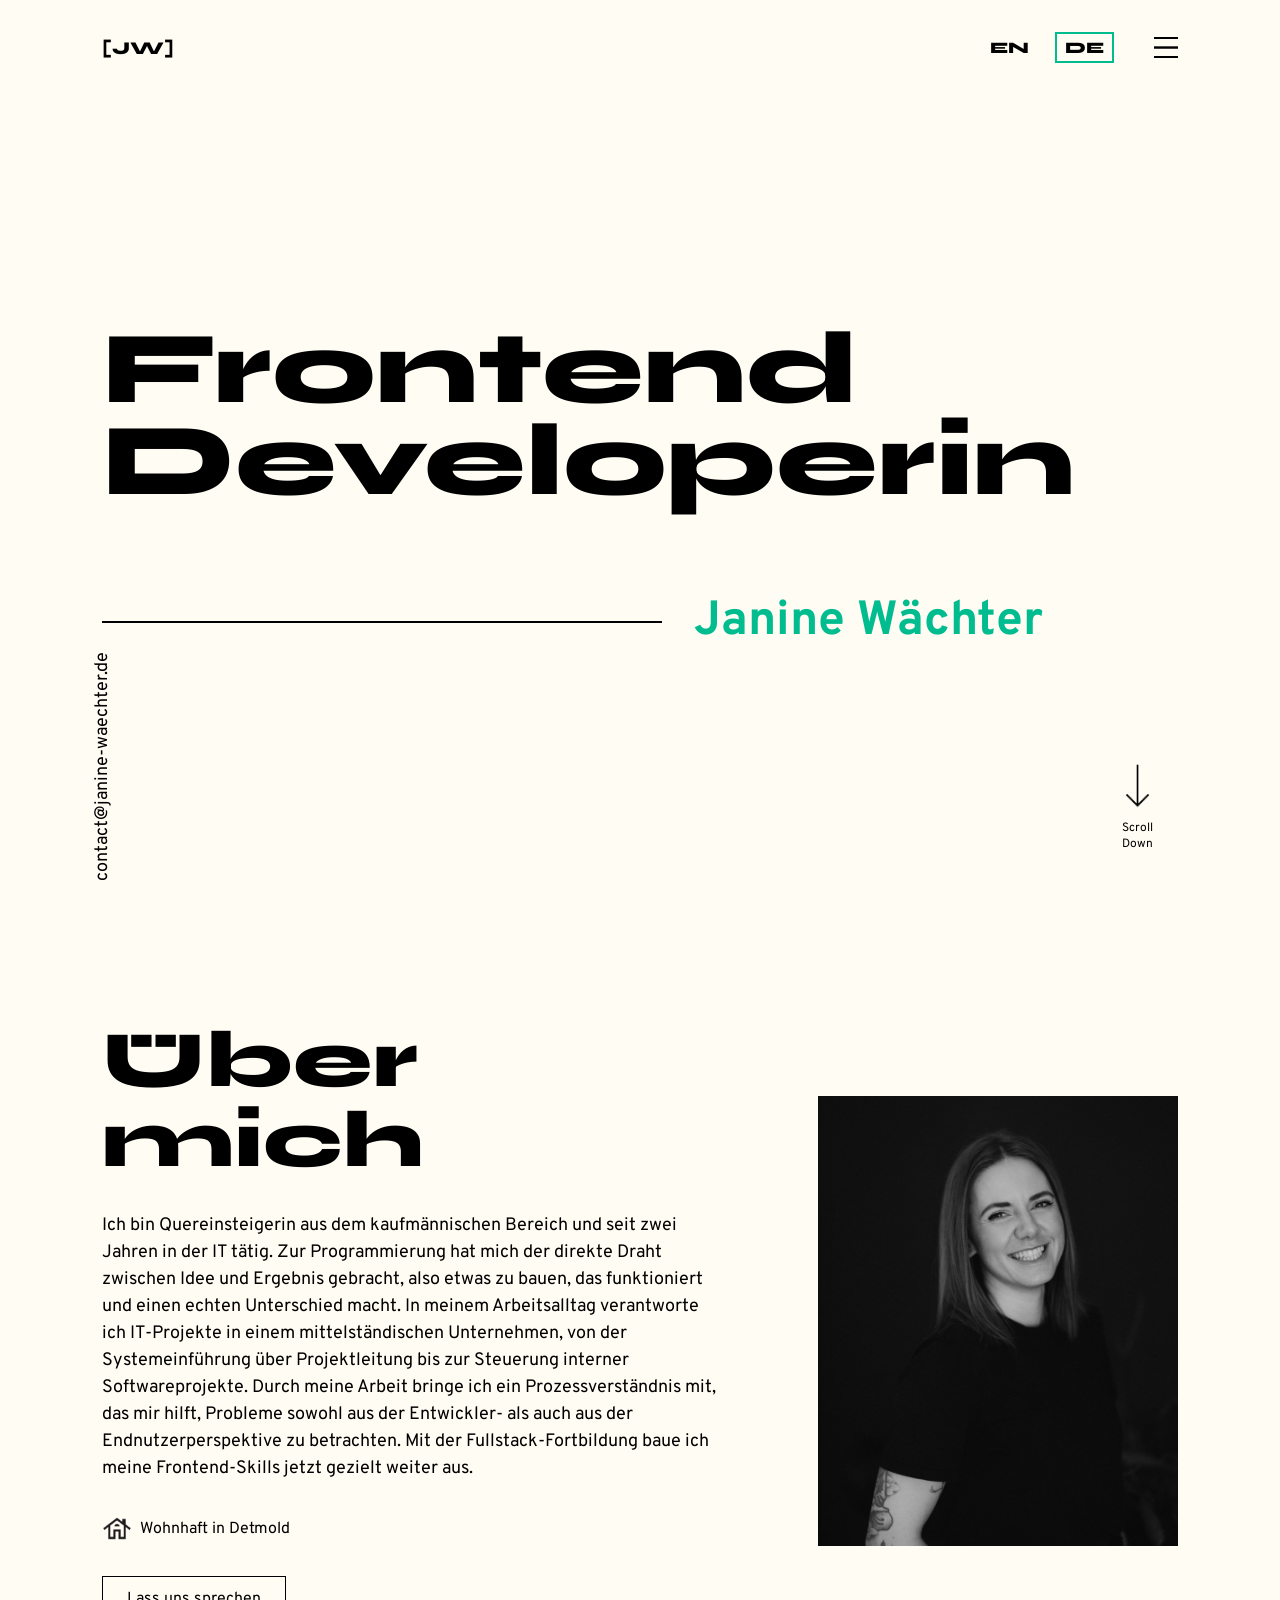
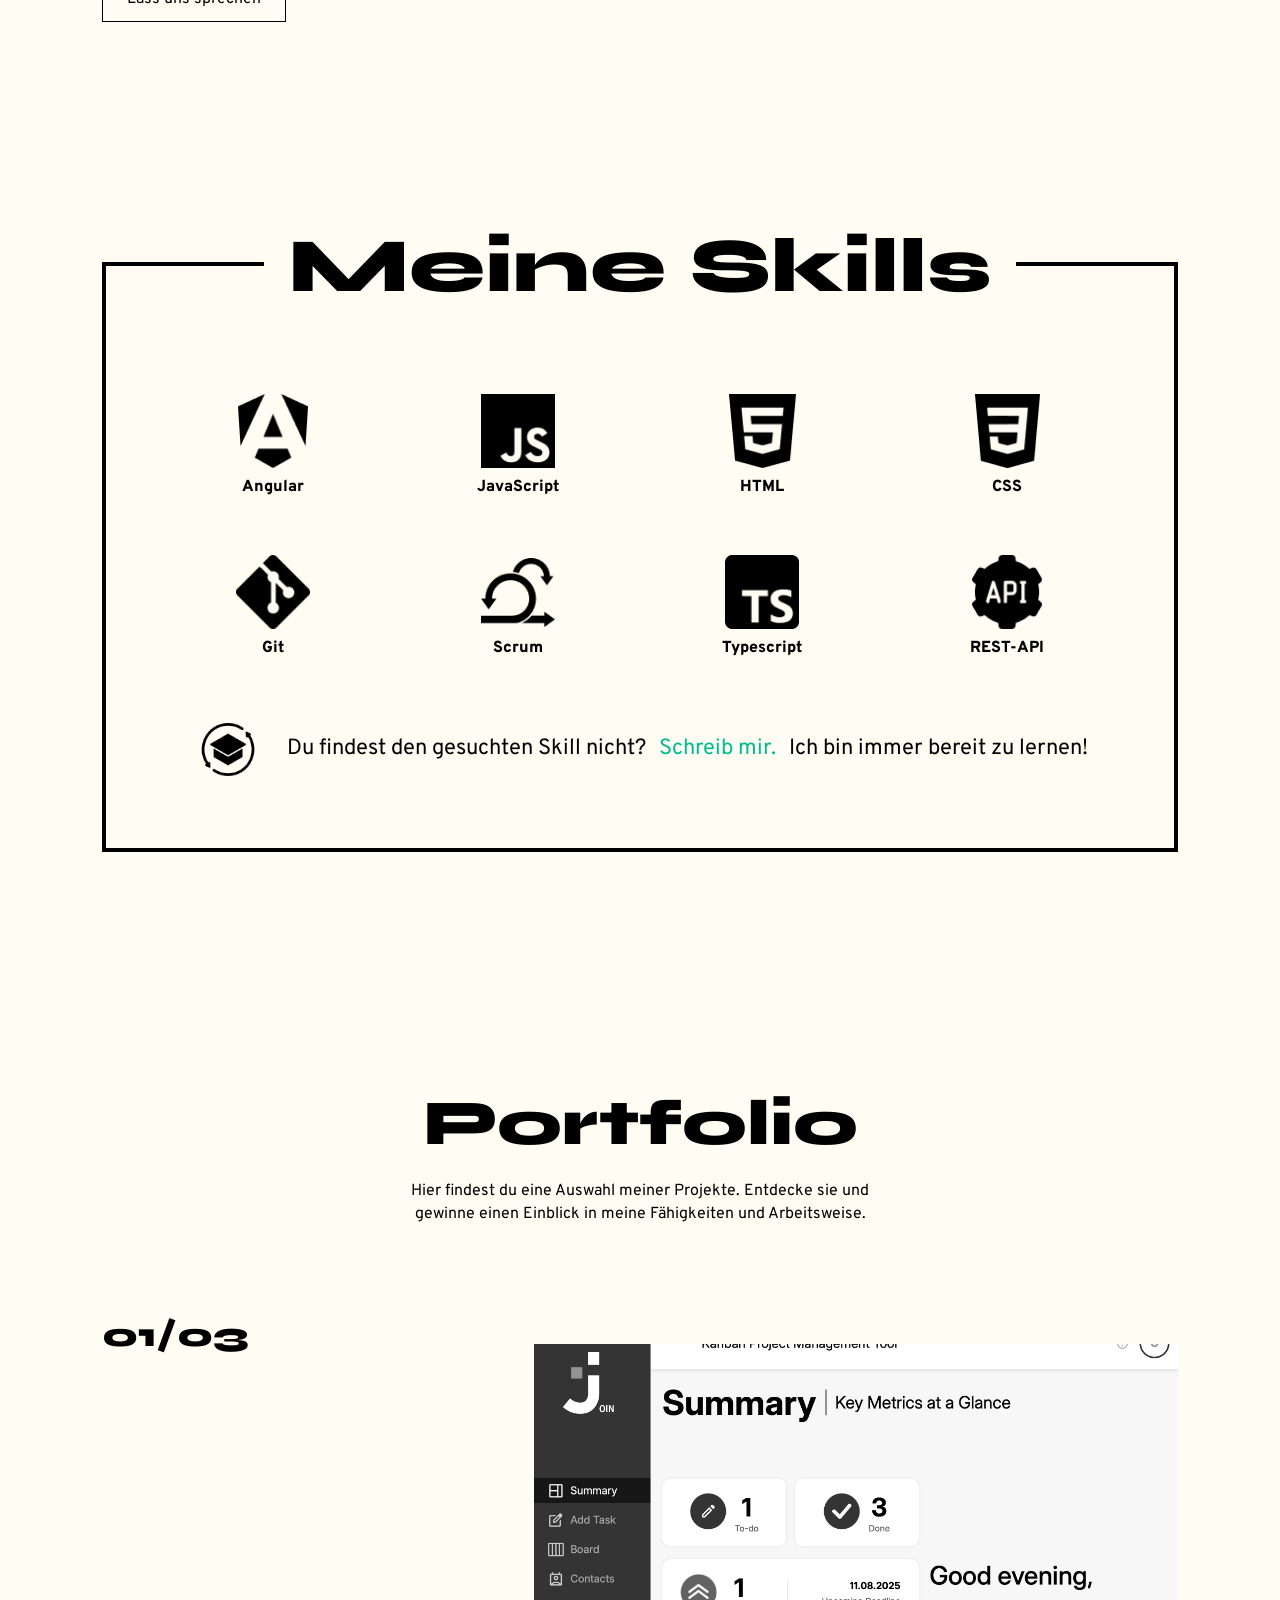
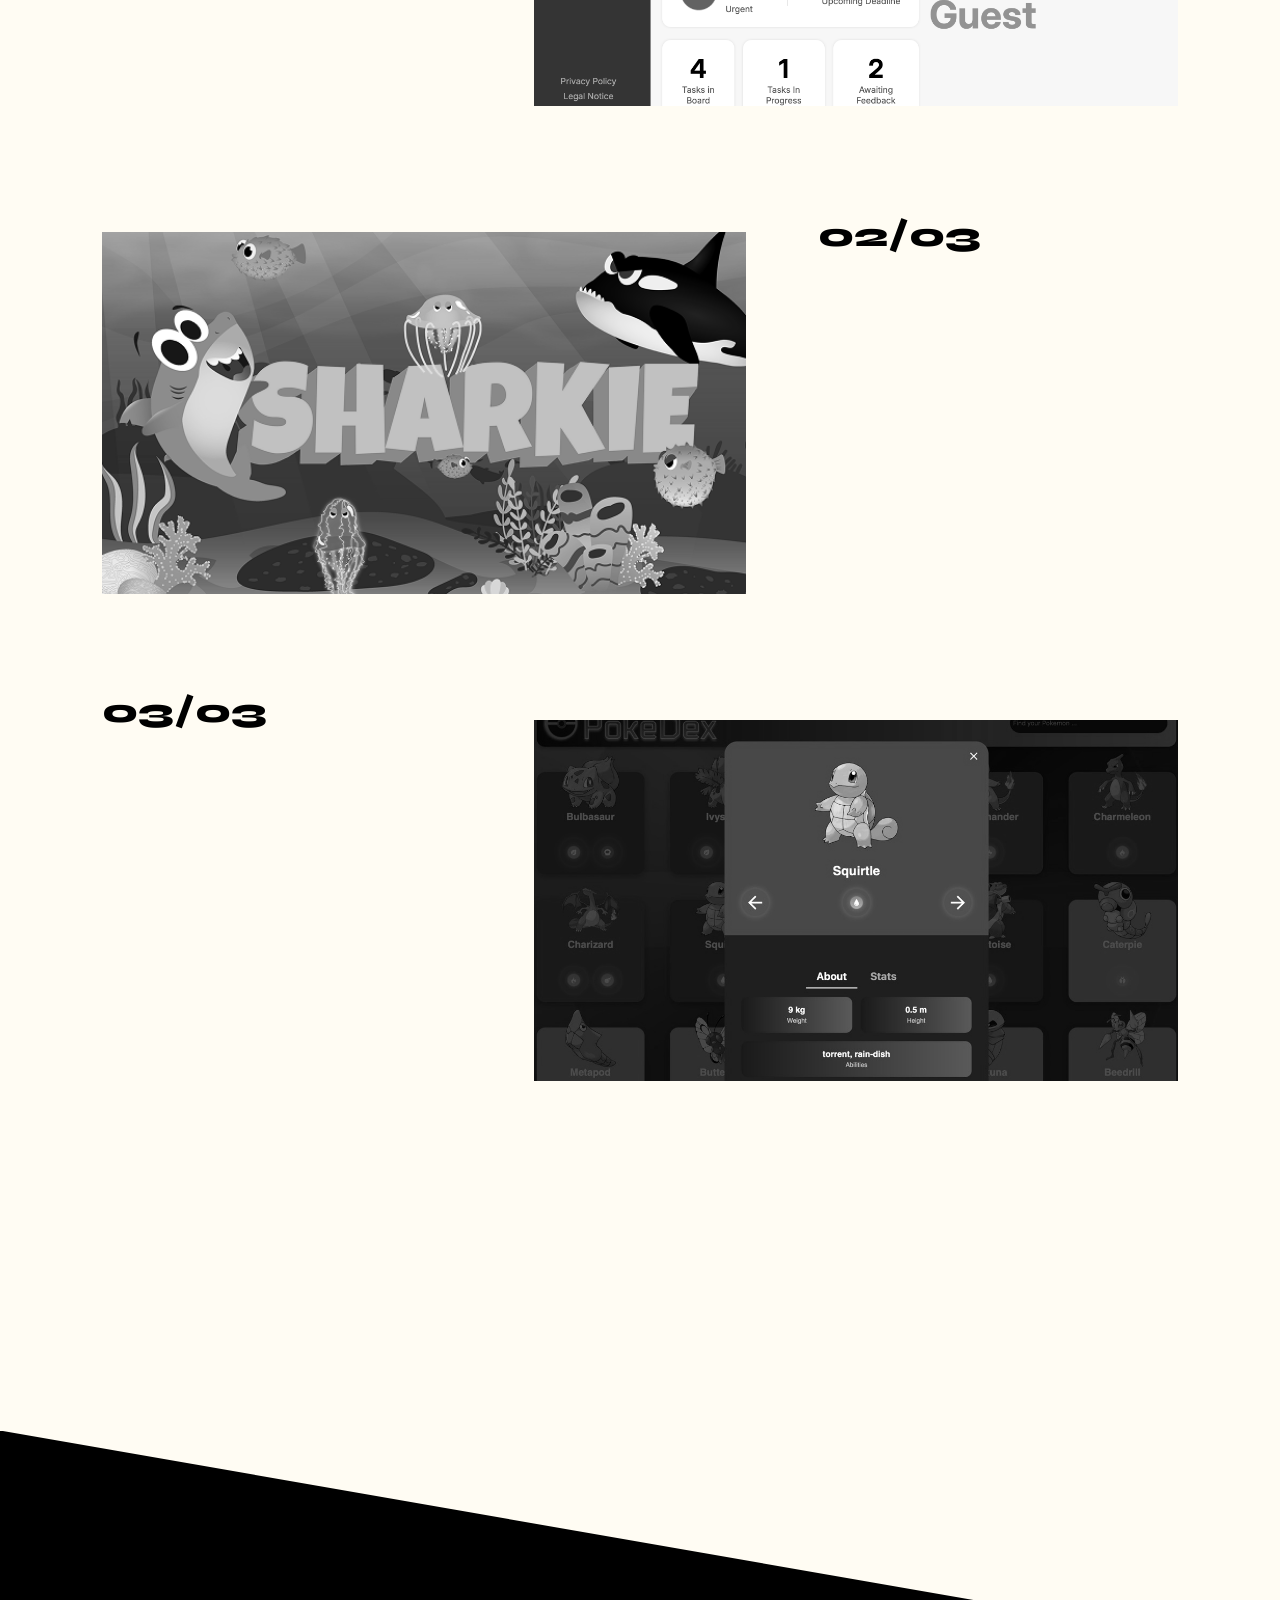
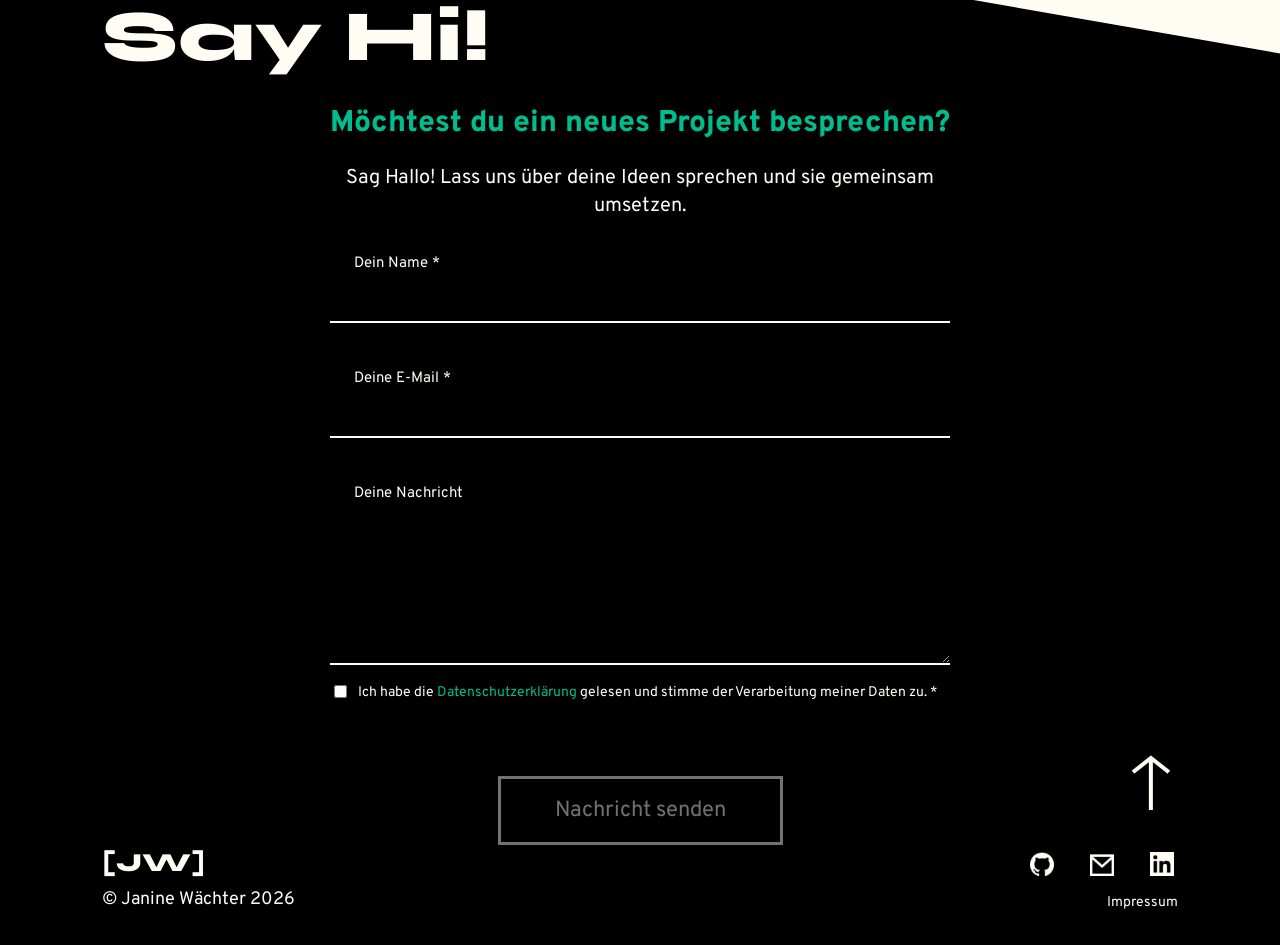
==== index.html @ 1f87aa81 "privacy policy checkbox" ====
<!DOCTYPE html>
<html lang="de">
  <head>
    <meta charset="UTF-8" />
    <meta name="viewport" content="width=device-width, initial-scale=1.0" />
    <title>Janine Wächter | Frontend Developerin</title>
    <link rel="stylesheet" href="./style/style.css"/>
    <link rel="icon" href="./assets/img/favicon.png" type="image/x-icon" />
  </head>

  <body>
    <header class="header-container">
        <a class="logo-link" href="#home">[JW]</a>
      
        <div class="header-right-container">
          <div class="header-language-container">
            <button class="header-language-button" type="button" data-language-button data-language="en">
              EN
            </button>
            <button class="header-language-button active-language" type="button" data-language-button data-language="de">
              DE
            </button>
          </div>
      
          <button class="burger-menu-button" type="button" onclick="openMenu()">
            <img
              class="burger-menu-icon"
              src="./assets/img/12. burger menu S3.png"
              alt="Menü öffnen"
            />
          </button>
        </div>
      </header>

      <div class="menu-overlay" id="menuOverlay">
        <div class="menu-header-container">
          <a class="logo-link" href="#home" onclick="closeMenu()">[JW]</a>
      
          <div class="menu-header-right-container">
            <div class="menu-language-container">
              <button class="menu-language-button" type="button" data-language-button data-language="en">
                EN
              </button>
              <button class="menu-language-button active-language" type="button" data-language-button data-language="de">
                DE
              </button>
            </div>
      
            <button class="close-menu-button" type="button" onclick="closeMenu()">×</button>
          </div>
        </div>
      
        <nav class="menu-links-container">
          <a class="menu-big-link" href="#about-me" onclick="closeMenu()" data-i18n="menuAbout">
            Über mich
          </a>
          
          <a class="menu-big-link" href="#skills" onclick="closeMenu()" data-i18n="menuSkills">
            Meine Skills
          </a>
          
          <a class="menu-big-link" href="#portfolio" onclick="closeMenu()" data-i18n="menuPortfolio">
            Portfolio
          </a>
        </nav>
      
        <div class="menu-contact-section">
          <div class="menu-contact-text-container">
            <h2 class="menu-contact-title">Say Hi!</h2>
            <a class="menu-email-link" href="mailto:contact@janine-waechter.de">
              contact@janine-waechter.de
            </a>
          </div>
      
          <div class="menu-social-links-container">
            <a class="menu-social-link" href="https://github.com/janinewchtr" aria-label="GitHub" target="_blank"
            rel="noreferrer">
              <img class="menu-social-icon" src="./assets/img/github.png" alt="github-picture"/>
            </a>
            <a class="menu-social-link" href="mailto:contact@janine-waechter.de" aria-label="E-Mail">
              <img class="menu-social-icon" src="./assets/img/5. Email button s3.png" alt="Mail"/>
            </a>
            <a class="menu-social-link" href="https://www.linkedin.com/in/janine-wächter-b10b35243/" aria-label="LinkedIn" target="_blank"
            rel="noreferrer">
              <img class="menu-social-icon" src="./assets/img/6. Linkedin button s3.png" alt="Linkedin"/>
            </a>
          </div>
        </div>
      </div>

    <main id="home">
      <section class="hero-section" id="hero">
        <div class="hero-text-container">
          <h1 class="hero-main-title" data-i18n-html="heroTitle">
            Frontend<br />
            Developerin
          </h1>

          <div class="hero-line-and-name-container">
            <div class="hero-title-line"></div>
            <p class="hero-name-text">Janine Wächter</p>
          </div>
        </div>

        <a class="side-email-link" href="mailto:contact@janine-waechter.de">
          contact@janine-waechter.de
        </a>

        <a class="scroll-down-link" href="#about-me">
            <img class="scroll-down-arrow-image" src="./assets/img/15. arrow.png" alt="Pfeil nach unten"/>
            <span class="scroll-text">Scroll<br />Down</span>
          </a>
      </section>

      <section class="about-me-section" id="about-me">
        <div class="about-me-text-container">
          <h2 class="section-title" data-i18n="aboutTitle">Über mich</h2>

          <p class="normal-text" data-i18n="aboutText">
            Ich bin Quereinsteigerin aus dem kaufmännischen Bereich und seit zwei Jahren in der IT tätig. 
            Zur Programmierung hat mich der direkte Draht zwischen Idee und Ergebnis gebracht, also etwas zu bauen, 
            das funktioniert und einen echten Unterschied macht. In meinem Arbeitsalltag verantworte ich IT-Projekte in einem 
            mittelständischen Unternehmen, von der Systemeinführung über Projektleitung bis zur Steuerung interner Softwareprojekte. 
            Durch meine Arbeit bringe ich ein Prozessverständnis mit, das mir hilft, Probleme sowohl aus der Entwickler- als auch aus der Endnutzerperspektive zu betrachten.
            Mit der Fullstack-Fortbildung baue ich meine Frontend-Skills jetzt gezielt weiter aus.
          </p>

          <div class="short-info-container">
            <div class="short-info-line">
              <img class="short-info-icon" src="./assets/img/house.png" alt="Haus-icon"/>
              <p class="short-info-text" data-i18n="aboutLocation">Wohnhaft in Detmold</p>
            </div>
          </div>

          <a class="small-button" href="#contact" data-i18n="aboutButton">Lass uns sprechen</a>
        </div>

        <div class="portrait-image-container">
          <img
            class="portrait-image"
            src="./assets/img/1C9A1711_resized.jpg"
            alt="Portrait von Janine Wächter"
          />
        </div>
      </section>

      <section class="skills-section" id="skills">
      
        <div class="skills-box">
          <h2 class="skills-title" data-i18n="skillsTitle">Meine Skills</h2>
      
          <div class="skills-icons-container">
            <div class="single-skill-container">
              <img class="skill-icon" src="./assets/img/angular1.png" alt="" />
              <p class="skill-name">Angular</p>
            </div>
      
            <div class="single-skill-container">
              <img class="skill-icon" src="./assets/img/javascript1.png" alt="" />
              <p class="skill-name">JavaScript</p>
            </div>
      
            <div class="single-skill-container">
              <img class="skill-icon" src="./assets/img/html1.png" alt="" />
              <p class="skill-name">HTML</p>
            </div>
      
            <div class="single-skill-container">
              <img class="skill-icon" src="./assets/img/css1.png" alt="" />
              <p class="skill-name">CSS</p>
            </div>
      
            <div class="single-skill-container">
              <img class="skill-icon" src="./assets/img/git1.png" alt="" />
              <p class="skill-name">Git</p>
            </div>

            <div class="single-skill-container">
                <img class="skill-icon" src="./assets/img/scrum1.png" alt="" />
                <p class="skill-name">Scrum</p>
              </div>

            <div class="single-skill-container">
               <img class="skill-icon" src="./assets/img/typescript 1.png" alt="" />
               <p class="skill-name">Typescript</p>
             </div>
      
            <div class="single-skill-container">
              <img class="skill-icon" src="./assets/img/api1.png" alt="" />
              <p class="skill-name">REST-API</p>
            </div>
          </div>
      
          <div class="skills-contact-container">
            <img class="skills-learn-icon" src="./assets/img/learn.png" alt="" />
      
            <p class="skills-contact-text" data-i18n-html="skillsContactText">
              Du findest den gesuchten Skill nicht?
              <a class="skills-contact-link" href="#contact">Schreib mir.</a>
              Ich bin immer bereit zu lernen!
            </p>
          </div>
        </div>
      </section>
    </main>

    <section class="portfolio-section" id="portfolio">
      <div class="portfolio-headline-container">
        <h2 class="portfolio-title" data-i18n="portfolioTitle">Portfolio</h2>
        <p class="portfolio-intro-text" data-i18n="portfolioIntro">
          Hier findest du eine Auswahl meiner Projekte. Entdecke sie und gewinne einen Einblick in meine Fähigkeiten und Arbeitsweise.
        </p>
      </div>
    
      <article class="portfolio-project-card">
        <div class="portfolio-project-info-container">
          <p class="portfolio-project-number">01/03</p>
      
          <div class="portfolio-project-hover-info">
            <h3 class="portfolio-project-title">Join</h3>
            <p class="portfolio-project-tech">JavaScript | HTML | CSS</p>
            <p class="portfolio-project-description" data-i18n="joinDescription">
              Ein Kanban-Projektmanagement-Tool zum Erstellen, Verwalten und Organisieren von Aufgaben.
            </p>
      
            <div class="portfolio-project-links">
              <a class="portfolio-project-button" href="https://join.janine-waechter.de" target="_blank">Live-Test</a>
              <a class="portfolio-project-button" href="https://github.com/janinewchtr/Join" target="_blank">GitHub</a>
            </div>
          </div>
        </div>
      
        <div class="portfolio-image-wrapper" target="_blank">
          <img
            class="portfolio-project-image"
            src="./assets/img/join.png"
            alt="Screenshot vom Projekt Join"
          />
          <img
          class="portfolio-hover-arrow"
          src="./assets/img/arrowup.png"
          alt=""
        />
        </div>
      </article>
    
      <article class="portfolio-project-card portfolio-project-card-right">
        <div class="portfolio-project-info-container">
          <p class="portfolio-project-number">02/03</p>
      
          <div class="portfolio-project-hover-info">
            <h3 class="portfolio-project-title">Sharkie</h3>
            <p class="portfolio-project-tech">JavaScript | HTML | CSS</p>
            <p class="portfolio-project-description" data-i18n="sharkieDescription">
              Ein Jump-and-Run-Spiel, bei dem Sharkie Münzen sammelt und gegen Gegner kämpft.
            </p>
      
            <div class="portfolio-project-links">
              <a class="portfolio-project-button" href="https://sharkie.janine-waechter.de" target="_blank">Live-Test</a>
              <a class="portfolio-project-button" href="https://github.com/janinewchtr/sharkie" target="_blank">GitHub</a>
            </div>
          </div>
        </div>
      
        <div class="portfolio-image-wrapper" target="_blank">
          <img
            class="portfolio-project-image"
            src="./assets/img/sharkie.jpg"
            alt="Screenshot vom Projekt Sharkie"
          />
          <img
          class="portfolio-hover-arrow"
          src="./assets/img/arrowup.png"
          alt=""
        />
        </div>
      </article>
      
      <article class="portfolio-project-card">
        <div class="portfolio-project-info-container">
          <p class="portfolio-project-number">03/03</p>
      
          <div class="portfolio-project-hover-info">
            <h3 class="portfolio-project-title">Pokedex</h3>
            <p class="portfolio-project-tech">JavaScript | API | HTML | CSS</p>
            <p class="portfolio-project-description" data-i18n="pokedexDescription">
              Eine Pokémon-App mit API-Anbindung, Suchfunktion und Detailansicht einzelner Pokémon.
            </p>
      
            <div class="portfolio-project-links">
              <a class="portfolio-project-button" href="https://pokedex.janine-waechter.de" target="_blank">Live-Test</a>
              <a class="portfolio-project-button" href="https://github.com/janinewchtr/PokeDex" target="_blank">GitHub</a>
            </div>
          </div>
        </div>
      
        <div class="portfolio-image-wrapper" target="_blank">
          <img
            class="portfolio-project-image"
            src="./assets/img/pokedex.jpg"
            alt="Screenshot vom Projekt Pokedex"
          />
          <img
          class="portfolio-hover-arrow"
          src="./assets/img/arrowup.png"
          alt=""
        />
        </div>
      </article>
    </section>

    <section class="contact-section" id="contact">
      <img
        class="contact-arrow-top"
        src="./assets/img/7. arrow-up.png"
        alt=""
      />
    
      <div class="contact-content-container">
        <h2 class="contact-main-title">Say Hi!</h2>
    
        <div class="contact-form-container">
          <h3 class="contact-question-title" data-i18n="contactQuestion">
            Möchtest du ein neues Projekt besprechen?
          </h3>
    
          <p class="contact-intro-text" data-i18n="contactIntro">
            Sag Hallo! Lass uns über deine Ideen sprechen und sie gemeinsam umsetzen.
          </p>
    
          <form class="contact-form" id="contactForm">
            <label class="contact-label" for="contact-name" data-i18n="contactName">Dein Name *</label>
            <input
              class="contact-input"
              id="contact-name"
              name="name"
              type="text"
              autocomplete="name"
              required
            />
            <p class="contact-error-text" id="nameError"></p>
          
            <label class="contact-label" for="contact-email" data-i18n="contactEmail">Deine E-Mail *</label>
            <input
              class="contact-input"
              id="contact-email"
              name="email"
              type="email"
              autocomplete="email"
              required
            />
            <p class="contact-error-text" id="emailError"></p>
          
            <label class="contact-label" for="contact-message" data-i18n="contactMessage">Deine Nachricht</label>
            <textarea
              class="contact-input contact-textarea"
              id="contact-message"
              name="message"
            ></textarea>
          
            <label class="contact-privacy-container" for="contact-privacy">
              <input
              class="contact-checkbox"
              id="contact-privacy"
              name="privacy"
              type="checkbox"
            />
              <span data-i18n-html="contactPrivacy">
                Ich habe die
                <a class="contact-privacy-link" href="./datenschutz.html">Datenschutzerklärung</a>
                gelesen und stimme der Verarbeitung meiner Daten zu. *
              </span>
            </label>
            <p class="contact-error-text" id="privacyError"></p>
          
            <button class="contact-submit-button contact-submit-button-is-disabled" id="contactSubmitButton" type="submit" data-i18n="contactButton">
              Nachricht senden
            </button>
          
            <p class="contact-status-text" id="contactStatusText"></p>
          </form>
        </div>
    
        <a class="contact-scroll-top-link" href="#home" aria-label="Nach oben scrollen">
          <img
            class="contact-scroll-top-icon"
            src="./assets/img/7. arrow-up.png"
            alt="pfeil-oben"
          />
        </a>
    
        <footer class="contact-footer-container">
          <div class="contact-footer-left">
            <a class="contact-footer-email" href="mailto:contact@janine-waechter.de">
              contact@janine-waechter.de
            </a>
            <a class="contact-logo-link" href="#home">[JW]</a>
            <p class="contact-copyright-text">© Janine Wächter 2026</p>
          </div>
    
          <div class="contact-footer-right">
            <div class="contact-social-links-container">
              <a class="contact-social-link" href="https://github.com/janinewchtr" aria-label="GitHub" target="_blank"
              rel="noreferrer">
                <img class="contact-social-icon" src="./assets/img/github.png" alt="" />
              </a>
    
              <a
                class="contact-social-link"
                href="mailto:contact@janine-waechter.de"
                aria-label="E-Mail"
              >
                <img class="contact-social-icon" src="./assets/img/5. Email button s3.png" alt="" />
              </a>
    
              <a class="contact-social-link" href="https://linkedin.com/in/janine-wächter-b10b35243" aria-label="LinkedIn" target="_blank"
              rel="noreferrer">
                <img
                  class="contact-social-icon"
                  src="./assets/img/6. Linkedin button s3.png"
                  alt=""
                />
              </a>
            </div>
    
            <a class="contact-legal-link" href="./impressum.html" data-i18n="legalNotice">
              Impressum
            </a>
          </div>
        </footer>
      </div>
    </section>
    <script src="script.js"></script>
  </body>
</html>
---- style/style.css ----
/* ==================================================
   1. Fonts
================================================== */

@font-face {
  font-family: "Syne";
  src: url("../assets/font/Syne-VariableFont_wght.ttf") format("truetype");
}

@font-face {
  font-family: "Overpass";
  src: url("../assets/font/Overpass-VariableFont_wght.ttf") format("truetype");
}

/* ==================================================
   2. Variables
================================================== */

:root {
  --color-cream-background: #fffcf3;
  --color-black: #000000;
  --color-green: #00bc8f;
  --color-gray: #666666;
}

/* ==================================================
   3. Base
================================================== */

* {
  box-sizing: border-box;
}

html {
  scroll-behavior: smooth;
}

body {
  margin: 0;
  background-color: var(--color-cream-background);
  color: var(--color-black);
  font-family: "Overpass", Arial, sans-serif;
}

a {
  color: inherit;
  text-decoration: none;
}

img {
  display: block;
  max-width: 100%;
}

button,
a {
  color: inherit;
  -webkit-tap-highlight-color: transparent;
}

/* ==================================================
   4. Header
================================================== */

.header-container {
  align-items: center;
  display: flex;
  justify-content: space-between;
  left: 0;
  padding: 32px 8%;
  top: 0;
  width: 100%;
  z-index: 20;
  position: fixed;
}

.logo-link {
  font-family: "Syne", Arial, sans-serif;
  font-size: 18px;
  font-weight: 800;
}

.header-right-container {
  align-items: center;
  display: flex;
  gap: 40px;
}

.header-language-container {
  align-items: center;
  display: flex;
  gap: 18px;
}

.header-language-button {
  background-color: transparent;
  border: 0;
  cursor: pointer;
  font-family: "Syne", Arial, sans-serif;
  font-size: 16px;
  font-weight: 800;
  padding: 4px 8px;
}

.active-language {
  border: 2px solid var(--color-green);
}

.burger-menu-button {
  background-color: transparent;
  border: 0;
  cursor: pointer;
  padding: 0;
}

.burger-menu-icon {
  height: 24px;
  object-fit: contain;
  width: 24px;
}

.header-language-button,
.menu-language-button,
.close-menu-button {
  appearance: none;
  -webkit-appearance: none;
  background-color: transparent;
  color: var(--color-black);
}

/* ==================================================
   5. Menu Overlay
================================================== */

.menu-overlay {
  background-color: var(--color-cream-background);
  height: 100vh;
  left: 0;
  opacity: 0;
  overflow: hidden;
  pointer-events: none;
  position: fixed;
  top: 0;
  transform: translateY(100%);
  transition: transform 360ms ease, opacity 360ms ease;
  width: 100%;
  z-index: 100;
}

.menu-overlay.menu-is-open {
  opacity: 1;
  pointer-events: auto;
  transform: translateY(0);
  height: 100%;
}

.menu-top-container,
.menu-header-container {
  align-items: center;
  display: flex;
  justify-content: space-between;
  padding: 42px 8% 20px;
  width: 100%;
}

.menu-top-right-container,
.menu-header-right-container {
  align-items: center;
  display: flex;
  gap: 48px;
}

.language-switch-container,
.menu-language-container {
  align-items: center;
  display: flex;
  gap: 28px;
}


.menu-language-button {
  background-color: transparent;
  border: 0;
  cursor: pointer;
  font-family: "Syne", Arial, sans-serif;
  font-size: 24px;
  font-weight: 800;
  padding: 4px 10px;
}

.active-language {
  border: 2px solid var(--color-green);
}

.close-menu-button {
  background-color: transparent;
  border: 0;
  cursor: pointer;
  font-family: Arial, sans-serif;
  font-size: 76px;
  line-height: 0.8;
}

.menu-links-container {
  display: flex;
  flex-direction: column;
  gap: 34px;
  margin: 80px auto 0;
  max-width: 760px;
  padding: 0 8% 240px;
  width: 100%;
}

.menu-big-link {
  align-items: center;
  display: flex;
  font-family: "Syne", Arial, sans-serif;
  font-size: 48px;
  font-weight: 800;
  gap: 38px;
  line-height: 0.95;
}

.menu-big-link::before {
  border-bottom: 4px solid var(--color-black);
  border-left: 4px solid var(--color-black);
  content: "";
  flex-shrink: 0;
  height: 58px;
  width: 46px;
}

.menu-contact-section {
  align-items: flex-end;
  background-color: var(--color-black);
  bottom: 0;
  clip-path: polygon(0 0, 100% 38%, 100% 100%, 0 100%);
  color: var(--color-cream-background);
  display: flex;
  justify-content: space-between;
  left: 0;
  min-height: 220px;
  padding: 74px 8% 36px;
  position: absolute;
  width: 100%;
}

.menu-contact-title {
  color: var(--color-cream-background);
  font-family: "Syne", Arial, sans-serif;
  font-size: 50px;
  font-weight: 800;
  line-height: 1;
  margin: 0 0 16px;
}

.menu-email-link {
  color: var(--color-cream-background);
  font-size: 26px;
}

.menu-social-links-container {
  display: flex;
  gap: 34px;
}

.menu-social-link {
  display: block;
  height: 48px;
  width: 48px;
}

.menu-social-icon {
  height: 60%;
  object-fit: contain;
  width: 60%;
  transition: transform 160ms ease;
}

.menu-social-icon:hover {
  transform: translateY(-8px);
}

/* ==================================================
   6. Hero
================================================== */

.hero-section {
  align-items: center;
  display: flex;
  justify-content: center;
  overflow: hidden;
  min-height: 100vh;
  min-height: 100dvh;
  padding: 110px 8% 120px;
  position: relative;
}


.side-email-link {
  bottom: 8px;
  left: 8%;
  position: absolute;
  right: auto;
  top: auto;
  font-size: 18px;
  font-weight: 400;
  writing-mode: initial;
  transform: rotate(-90deg);
  transform-origin: left center;
  z-index: 2;
}

.hero-text-container {
  width: min(100%, 1120px);
  margin: 0 auto;
}

.hero-bottom-container {
  align-items: flex-end;
  bottom: 48px;
  display: flex;
  justify-content: space-between;
  left: 8%;
  position: absolute;
  right: 8%;
}

.hero-main-title {
  font-family: "Syne", Arial, sans-serif;
  font-size: clamp(24px, 8vw, 110px);
  font-weight: 800;
  line-height: 0.9;
  max-width: 100%;
}

.hero-line-and-name-container {
  align-items: center;
  display: flex;
  gap: 32px;
  margin-top: 20px;
  width: 100%;
}

.hero-title-line {
  background-color: var(--color-black);
  height: 2px;
  width: 52%;
}

.hero-name-text {
  color: var(--color-green);
  font-size: 48px;
  font-weight: 700;
  margin: 0;
}

.scroll-down-link {
  align-items: center;
  bottom: 48px;
  display: flex;
  flex-direction: column;
  gap: 10px;
  position: absolute;
  right: 8%;
}

.scroll-down-arrow-image {
  height: 80px;
  object-fit: contain;
  width: 80px;
  animation: scroll-arrow-fly-down 1.6s ease-in-out infinite;
}

@keyframes scroll-arrow-fly-down {
  0% {
    opacity: 0;
    transform: translateY(-18px);
  }

  25% {
    opacity: 1;
  }

  65% {
    opacity: 1;
    transform: translateY(10px);
  }

  100% {
    opacity: 0;
    transform: translateY(24px);
  }
}

.scroll-text {
  font-size: 12px;
  text-align: center;
}

/* ==================================================
   7. About Me
================================================== */

.about-me-section {
  align-items: center;
  display: grid;
  gap: 72px;
  grid-template-columns: 1fr 360px;
  padding: 120px 8%;
}

.section-title {
  font-family: "Syne", Arial, sans-serif;
  font-size: 80px;
  font-weight: 800;
  line-height: 1;
  margin: 0;
}
.section-title,
.skills-title,
.portfolio-title {
  transition: color 160ms ease;
  cursor:default;
}

.section-title:hover,
.skills-title:hover,
.portfolio-title:hover {
  color: var(--color-green);
}

.normal-text {
  font-size: 18px;
  line-height: 1.5;
  margin: 32px 0;
  max-width: 620px;
}

.short-info-container {
  margin-bottom: 32px;
}

.short-info-line {
  align-items: center;
  display: flex;
  gap: 8px;
}

.short-info-icon {
  object-fit: contain;
  width: 30px;
}

.short-info-text {
  margin: 0;
}

.small-button {
  border: 1px solid var(--color-black);
  display: inline-block;
  font-weight: 400;
  padding: 12px 24px;
  transition: border-width 120ms ease, font-weight 120ms ease, transform 120ms ease;
}

.small-button:hover {
  border-width: 3px;
  font-weight: 800;
  transform: scale(1.04);
}

.portrait-image-container {
  width: 100%;
}

.portrait-image {
  aspect-ratio: 4 / 5;
  object-fit: cover;
  width: 100%;
}

/* ==================================================
   8. Skills
================================================== */

.skills-section {
  padding: 120px 8%;
  position: relative;
}

.skills-box {
  border: 4px solid var(--color-black);
  padding: 72px 80px 64px;
  position: relative;
}

.skills-title {
  background-color: var(--color-cream-background);
  font-family: "Syne", Arial, sans-serif;
  font-size: clamp(44px, 6vw, 84px);
  font-weight: 800;
  left: 50%;
  line-height: 1;
  margin: 0;
  padding: 0 24px;
  position: absolute;
  top: 0;
  transform: translate(-50%, -50%);
  white-space: nowrap;
}

.skills-icons-container {
  display: grid;
  gap: 58px 72px;
  grid-template-columns: repeat(4, 1fr);
  margin-top: 56px;
}

.single-skill-container {
  align-items: center;
  display: flex;
  flex-direction: column;
  gap: 10px;
  text-align: center;
}

.skill-icon {
  height: 74px;
  object-fit: contain;
  transform-origin: center;
  transition: transform 220ms ease;
  width: 74px;
}

.skill-name {
  color: var(--color-black);
  font-size: 16px;
  font-weight: 800;
  line-height: 1.2;
  margin: 0;
  transition: color 160ms ease;
}

.single-skill-container:hover .skill-name {
  color: var(--color-green);
}

.single-skill-container:hover .skill-icon {
  animation: skill-icon-small-circle 520ms ease-in-out;
}

@keyframes skill-icon-small-circle {
  0% {transform: translate(0, 0);}
  25% {transform: translate(5px, -5px);}
  50% {transform: translate(0, -9px);}
  75% {transform: translate(-5px, -5px);}
  100% {transform: translate(0, 0);}
}

.skills-contact-container {
  align-items: center;
  display: flex;
  gap: 24px;
  justify-content: center;
  margin-top: 56px;
}

.skills-learn-icon {
  height: 70px;
  object-fit: contain;
  width: 70px;
  transition: transform 220ms ease;
  transform-origin: center;
}

.skills-contact-container:hover .skills-learn-icon {
  animation: skill-icon-small-circle 520ms ease-in-out;
}


.skills-contact-text {
  font-size: 22px;
  line-height: 1.4;
  margin: 0;
}

.skills-contact-link {
  color: var(--color-green);
  margin: 0 8px;
}


/* ==================================================
   9. Portfolio
================================================== */

.portfolio-section {
  padding: 120px 8%;
}

.portfolio-headline-container {
  margin: 0 auto 90px;
  max-width: 520px;
  text-align: center;
}

.portfolio-title {
  font-family: "Syne", Arial, sans-serif;
  font-size: 64px;
  font-weight: 800;
  line-height: 1;
  margin: 0 0 24px;
}

.portfolio-intro-text {
  font-size: 16px;
  line-height: 1.4;
  margin: 0;
}

.portfolio-project-card {
  align-items: center;
  display: grid;
  gap: 72px;
  grid-template-columns: 360px minmax(420px, 720px);
  margin-bottom: 80px;
}

.portfolio-project-card:hover .portfolio-project-hover-info {
  opacity: 1;
  pointer-events: auto;
  transform: translateY(0);
}

.portfolio-image-wrapper:hover .portfolio-project-image,
.portfolio-project-card:hover .portfolio-project-image {
  filter: grayscale(0%);
}

.portfolio-image-wrapper:hover::after,
.portfolio-project-card:hover .portfolio-image-wrapper::after {
  opacity: 1;
}

.portfolio-project-card-right {
  grid-template-columns: minmax(420px, 720px) 360px;
}

.portfolio-project-card-right .portfolio-project-info-container {
  order: 2;
}

.portfolio-project-card-right .portfolio-image-wrapper {
  order: 1;
}

.portfolio-project-info-container {
  max-width: 360px;
}

.portfolio-project-number {
  font-family: "Syne", Arial, sans-serif;
  font-size: 34px;
  font-weight: 800;
  margin: 0 0 92px;
}

.portfolio-project-hover-info {
  opacity: 0;
  pointer-events: none;
  transform: translateX(32px);
  transition: opacity 180ms ease, transform 180ms ease;
}

.portfolio-project-card-right .portfolio-project-hover-info {
  transform: translateX(-32px);
}

.portfolio-project-card:hover .portfolio-project-hover-info {
  opacity: 1;
  pointer-events: auto;
  transform: translateX(0);
}

.portfolio-project-title {
  font-family: "Syne", Arial, sans-serif;
  font-size: 48px;
  font-weight: 800;
  line-height: 1;
  margin: 0 0 18px;
}

.portfolio-project-tech {
  color: var(--color-green);
  font-size: 24px;
  margin: 0 0 28px;
}

.portfolio-project-description {
  font-size: 18px;
  line-height: 1.35;
  margin: 0 0 34px;
}

.portfolio-project-links {
  display: flex;
  gap: 18px;
}

.portfolio-project-button {
  border: 3px solid var(--color-black);
  display: inline-block;
  font-size: 18px;
  padding: 14px 28px;
}

.portfolio-project-button:hover {
  background-color: var(--color-black);
  color: var(--color-cream-background);
}

.portfolio-image-wrapper {
  aspect-ratio: 16 / 9;
  display: block;
  position: relative;
  width: 100%;
}

.portfolio-image-wrapper::after {
  border: 4px solid var(--color-black);
  content: "";
  height: 100%;
  left: -22px;
  opacity: 0;
  pointer-events: none;
  position: absolute;
  top: 22px;
  transition: opacity 180ms ease;
  width: 100%;
  z-index: 2;
}

.portfolio-project-image {
  filter: grayscale(100%);
  height: 100%;
  object-fit: cover;
  transition: filter 220ms ease;
  width: 100%;
  cursor: default;
}

.portfolio-image-wrapper:hover::after {
  opacity: 1;
}

.portfolio-image-wrapper:hover .portfolio-project-image {
  filter: grayscale(0%);
}

.portfolio-hover-arrow {
  height: 96px;
  left: 0;
  opacity: 0;
  pointer-events: none;
  position: absolute;
  top: 50%;
  transform: translate(-50%, 70%) rotate(180deg);
  transform-origin: center;
  transition: opacity 180ms ease, transform 260ms ease;
  width: 96px;
  z-index: 4;
}

.portfolio-project-card:hover .portfolio-hover-arrow {
  opacity: 1;
  transform: translate(-50%, -50%) rotate(-100deg);
}

.portfolio-project-card-right .portfolio-hover-arrow {
  left: auto;
  right: 0;
  transform: translate(50%, 70%) rotate(180deg);
}

.portfolio-project-card-right:hover .portfolio-hover-arrow {
  transform: translate(50%, -50%) rotate(20deg);
}

/* ==================================================
   10. Contact
================================================== */

.contact-section {
  background-color: var(--color-black);
  clip-path: polygon(0 0, 100% 20%, 100% 100%, 0 100%);
  color: var(--color-cream-background);
  margin-top: 120px;
  min-height: 880px;
  padding: 170px 8% 34px;
  position: relative;
}

.contact-arrow-top {
  height: 150px;
  object-fit: contain;
  position: absolute;
  right: 10%;
  top: -130px;
  width: 150px;
}

.contact-content-container {
  min-height: 690px;
  position: relative;
}

.contact-main-title {
  font-family: "Syne", Arial, sans-serif;
  font-size: 72px;
  font-weight: 800;
  line-height: 1;
  margin: 0;
}

.contact-form-container {
  margin: 32px auto 0;
  max-width: 620px;
}

.contact-question-title {
  color: var(--color-green);
  font-size: 30px;
  font-weight: 800;
  margin: 0 0 22px;
  text-align: center;
}

.contact-footer-email{
  display: none;
}

.contact-intro-text {
  font-size: 20px;
  line-height: 1.4;
  margin: 0 0 34px;
  text-align: center;
}

.contact-form {
  display: flex;
  flex-direction: column;
  gap: 12px;
}

.contact-label {
  font-size: 15px;
  margin-left: 24px;
}

.contact-input {
  background-color: transparent;
  border: 0;
  border-bottom: 2px solid var(--color-cream-background);
  color: var(--color-cream-background);
  font-family: "Overpass", Arial, sans-serif;
  font-size: 18px;
  min-height: 38px;
  outline: none;
  padding: 4px 24px;
}

.contact-textarea {
  min-height: 150px;
  resize: vertical;
}

.contact-privacy-container {
  align-items: flex-start;
  display: flex;
  font-size: 14px;
  gap: 8px;
  line-height: 1.4;
  margin-top: 6px;
}

.contact-checkbox {
  accent-color: var(--color-green);
  margin-top: 2px;
}

.contact-privacy-link {
  color: var(--color-green);
}

.contact-error-text {
  color: #ff6b6b;
  font-size: 14px;
  min-height: 18px;
  margin: 0 0 4px;
}

.contact-status-text {
  color: var(--color-green);
  font-size: 16px;
  min-height: 22px;
  text-align: center;
}

.contact-submit-button {
  align-self: center;
  background-color: transparent;
  border: 3px solid var(--color-cream-background);
  color: var(--color-cream-background);
  cursor: pointer;
  font-family: "Overpass", Arial, sans-serif;
  font-size: 22px;
  margin-top: 28px;
  padding: 18px 54px;
  transition: background-color 160ms ease, color 160ms ease, opacity 160ms ease;
}

.contact-submit-button-is-disabled {
  border-color: var(--color-cream-background);
  color: var(--color-cream-background);
  cursor: default;
  opacity: 0.45;
}

.contact-submit-button:not(.contact-submit-button-is-disabled):hover {
  background-color: var(--color-cream-background);
  color: var(--color-black);
}

.contact-submit-button:disabled {
  cursor: default;
  opacity: 0.45;
}

.contact-scroll-top-link {
  bottom: 100px;
  display: block;
  position: absolute;
  right: 0;
}


.contact-scroll-top-link {
  bottom: 100px;
  color: var(--color-cream-background);
  font-size: 72px;
  line-height: 1;
  position: absolute;
  right: 0;
}

.contact-footer-container {
  align-items: flex-end;
  bottom: 0;
  display: flex;
  justify-content: space-between;
  left: 0;
  position: absolute;
  width: 100%;
}

.contact-logo-link {
  display: inline-block;
  font-family: "Syne", Arial, sans-serif;
  font-size: 26px;
  font-weight: 800;
  margin-bottom: 10px;
}

.contact-copyright-text {
  font-size: 18px;
  margin: 0;
}

.contact-footer-right {
  align-items: flex-end;
  display: flex;
  flex-direction: column;
  gap: 18px;
}

.contact-social-links-container {
  display: flex;
  gap: 28px;
}

.contact-social-link {
  display: block;
  height: 32px;
  width: 32px;
}

.contact-social-link:hover {
  transform: translateY(-8px);
}

.contact-social-icon {
  height: 100%;
  object-fit: contain;
  width: 100%;
}

.contact-legal-link {
  font-size: 14px;
}

/* ==================================================
   11. Legal Pages
================================================== */

.legal-header-container {
  align-items: center;
  display: flex;
  justify-content: space-between;
  padding: 42px 8%;
}

.legal-notice-page {
  background-color: var(--color-cream-background);
  min-height: 100vh;
  padding: 40px 8% 120px;
}

.legal-notice-content {
  margin: 0 auto;
  max-width: 1060px;
}

.legal-notice-main-title {
  font-family: "Syne", Arial, sans-serif;
  font-size: 56px;
  font-weight: 800;
  line-height: 1;
  margin: 40px 0 72px;
}

.legal-notice-text-block {
  max-width: 980px;
}

.legal-notice-section-title {
  color: var(--color-green);
  font-family: "Overpass", Arial, sans-serif;
  font-size: 24px;
  font-weight: 800;
  line-height: 1.2;
  margin: 34px 0 8px;
}

.legal-notice-text {
  font-size: 18px;
  line-height: 1.45;
  margin: 0 0 22px;
}

.legal-notice-text a {
  color: var(--color-green);
}


.legal-page-footer {
  background-color: var(--color-black);
  clip-path: polygon(0 0, 100% 18%, 100% 100%, 0 100%);
  color: var(--color-cream-background);
  min-height: 210px;
  padding: 78px 8% 34px;
  position: static;
}

/* ==================================================
   12. Media Queries
================================================== */
@media (max-width: 1244px) {

  .header-language-button {
    font-size: 24px;
  }

  .legal-notice-main-title{
    font-size: 48px;
  }

}

@media (max-width: 1053px) {

  .hero-name-text{
    font-size: 32px;
  }

  .menu-big-link {
    font-size: 48px
  }

  .menu-big-link::before {
    height: 56px;
    width: 44px;
  }

  .logo-link{
    font-size: 32px;
  }

  .burger-menu-icon{
    height: 32px;
    width: 32px;
  }

  .section-title{
    font-size: 62px;
  }

  .skills-title{
    font-size: 62px;
  }

  .portfolio-title{
    font-size: 62px;
  }

  .portfolio-project-card{
    gap: 32px;
  }

  .legal-notice-main-title{
    font-size: 42px;
  }

}

@media (max-width: 950px) {
  .menu-links-container {
      margin: 200px auto 0;
  }
}

@media (max-width: 900px) {
  .portfolio-project-card,
  .portfolio-project-card-right {
    display: flex;
    flex-direction: column;
    gap: 42px;
  }

  .portfolio-project-info-container,
  .portfolio-project-card-right .portfolio-project-info-container {
    display: contents;
  }

  .portfolio-project-number {
    order: 1;
    margin: 0;
    width: 100%;
  }

  .portfolio-image-wrapper,
  .portfolio-project-card-right .portfolio-image-wrapper {
    order: 2;
  }

  .portfolio-project-hover-info {
    order: 3;
  }

  .portfolio-project-card:nth-of-type(odd) .portfolio-project-number {
    text-align: right;
  }

  .portfolio-project-card:nth-of-type(even) .portfolio-project-number {
    text-align: left;
  }

  .portfolio-project-title {
    font-size: 38px;
  }

  .portfolio-project-tech {
    font-size: 20px;
  }

  .contact-section {
    padding: 140px 20px 34px;
  }

  .contact-main-title {
    font-size: 58px;
  }

  .contact-form-container {
    max-width: 100%;
  }

  .contact-footer-container {
    align-items: flex-start;
    flex-direction: column;
    gap: 34px;
    position: static;
    margin-top: 80px;
  }

  .contact-scroll-top-link {
    bottom: 120px;
    right: 20px;
  }

  .legal-notice-main-title{
    font-size: 38px;
  }

}

@media (max-width: 800px) {
  .legal-header-container {
    padding: 28px 20px;
  }

  .legal-notice-page {
    padding: 20px 20px 80px;
  }

  .legal-notice-main-title {
    font-size: 28px;
    margin: 40px 0 48px;
  }

  .legal-notice-section-title {
    font-size: 20px;
  }

  .legal-notice-text {
    font-size: 16px;
  }

  .header-container {
    padding: 20px;
  }

  .header-language-container {
    display: none;
  }

  .header-right-container {
    gap: 22px;
  }

  .header-language-container {
    gap: 10px;
  }

  .header-language-button {
    font-size: 14px;
  }

  .hero-section,
  .about-me-section,
  .skills-section {
    padding-left: 20px;
    padding-right: 20px;
  }

  .hero-line-and-name-container {
    align-items: flex-start;
    flex-direction: column;
    gap: 14px;
  }

  .hero-title-line {
    width: 70%;
  }

  .hero-name-text {
    margin-left: 0;
    margin-top: 0;
    font-size: 24px;
  }

  .about-me-section {
    grid-template-columns: 1fr;
  }

  .section-title {
    font-size: 48px;
  }

  .menu-top-container {
    padding: 28px 20px 10px;
  }

  .menu-top-right-container {
    gap: 24px;
  }

  .close-menu-button {
    font-size: 58px;
  }

  .menu-links-container {
    gap: 28px;
    padding: 10px 20px 28px;
  }

  .menu-big-link {
    font-size: clamp(38px, 12vw, 62px);
    gap: 22px;
  }

  .menu-big-link::before {
    border-bottom-width: 3px;
    border-left-width: 3px;
    height: 44px;
    width: 34px;
  }

  .menu-social-links-container {
    gap: 20px;
  }

  .menu-social-link {
    height: 44px;
    width: 44px;
  }

  .skills-box {
    padding: 56px 32px 48px;
  }

  .skills-icons-container {
    grid-template-columns: repeat(2, 1fr);
  }

  .skills-contact-container {
    flex-direction: column;
    text-align: center;
  }

  .portfolio-title{
    font-size: 48px;
  }

  .contact-section{
    clip-path: polygon(0 0, 100% 10%, 100% 100%, 0 100%);
  }

  .contact-input:-webkit-autofill,
  .contact-input:-webkit-autofill:hover,
  .contact-input:-webkit-autofill:focus {
  -webkit-text-fill-color: var(--color-cream-background);
  -webkit-box-shadow: 0 0 0 1000px var(--color-black) inset;
  box-shadow: 0 0 0 1000px var(--color-black) inset;
  caret-color: var(--color-cream-background);
  }
}

@media (max-width: 540px) {
  .menu-overlay {
    height: 100dvh;
    min-height: 100dvh;
    overflow: hidden;
  }

  .legal-notice-main-title {
    font-size: 20px;
  }

  .logo-link {
    font-size: 16px;
  }

  .burger-menu-icon {
    height: 20px;
    width: 20px;
  }

  .skills-box {
    border-width: 3px;
    padding: 48px 20px 40px;
  }

  .skills-title {
    font-size: 38px;
    padding: 0 14px;
  }

  .skills-icons-container {
    gap: 36px 24px;
  }

  .skill-icon {
    height: 56px;
    width: 56px;
  }

  .skills-contact-text {
    font-size: 18px;
  }

  .section-title {
    font-size: 32px;
  }

  .portfolio-title {
    font-size: 32px;
  }

  .menu-links-container {
    margin-top: 80px;
  }

  .menu-big-link {
    font-size: 28px;
  }

  .menu-contact-title {
    font-size: 16px;
  }

  .menu-email-link {
    font-size: 12px;
  }

  .menu-language-button {
    appearance: none;
    -webkit-appearance: none;
    background-color: transparent;
    color: var(--color-black);
    font-size: 16px;
  }

  .close-menu-button {
    appearance: none;
    -webkit-appearance: none;
    background-color: transparent;
    color: var(--color-black);
  }

  .menu-language-container {
    gap: 8px;
  }

  .menu-header-right-container {
    gap: 16px;
  }

  .menu-social-links-container {
    gap: 4px;
  }

  .menu-contact-section {
    bottom: 0;
    gap: 28px;
    min-height: 165px;
    padding: 56px 4% 22px;
  }

  .menu-header-container {
    padding: 42px 4% 20px;
  }

  .contact-section {
    clip-path: polygon(0 0, 100% 10%, 100% 100%, 0 100%);
  }

  .contact-footer-container {
    align-items: center;
    display: flex;
    flex-direction: column;
    gap: 22px;
    margin-top: 46px;
    position: static;
    text-align: center;
    width: 100%;
  }

  .contact-footer-right {
    align-items: center;
    display: flex;
    flex-direction: column;
    gap: 22px;
    order: 1;
  }

  .contact-social-links-container {
    display: flex;
    gap: 34px;
    justify-content: center;
    order: 1;
  }

  .contact-social-link {
    height: 34px;
    width: 34px;
  }

  .contact-footer-left {
    align-items: center;
    display: flex;
    flex-direction: column;
    order: 2;
  }

  .contact-logo-link {
    font-size: 32px;
    margin: 0;
    order: 1;
  }

  .contact-copyright-text {
    display: none;
  }

  .contact-legal-link {
    font-size: 14px;
    order: 3;
  }

  .contact-footer-email {
    display: block;
    font-size: 14px;
    margin-top: 12px;
    order: 2;
  }

    .hero-section {
    min-height: 100vh;
    min-height: 100dvh;
    padding: 20px 20px 96px;
  }

  .scroll-down-link {
    bottom: 34px;
    right: 24px;
  }

  .scroll-down-arrow-image {
    height: 54px;
    width: 28px;
  }

  .contact-scroll-top-icon {
    display: none;
}
}

@media (max-width: 360px) {

  .hero-main-title {
    font-size: 28px;
}

.side-email-link{
  font-size: 12px
}

.skills-title {
  font-size: 28px;
  padding: 0 14px;
}


.contact-question-title {
  font-size: 28px;
}

.contact-main-title {
  font-size: 32px;
}

.contact-submit-button {
  font-size: 20px;
}

.legal-notice-main-title {
  font-size: 16px;
}

}

@media (min-width: 1440px) {
  .header-container,
  .hero-section,
  .about-me-section,
  .skills-section,
  .portfolio-section,
  .contact-content-container {
    max-width: 1440px;
    margin-left: auto;
    margin-right: auto;
  }

  .header-container {
    left: 50%;
    transform: translateX(-50%);
  }

  .hero-section {
    justify-content: center;
  }

  .hero-text-container {
    max-width: 820px;
    margin-left: auto;
    margin-right: auto;
  }

  .side-email-link {
    bottom: 8px;
    left: 8%;
    top: auto;
    font-size: 24px;
  }

  .scroll-down-link {
    right: calc(50% - 520px)
  }
}


@media (min-width: 1920px) {
  .normal-text {
    font-size: 24px;
  }

  .short-info-text {
    font-size: 20px;
  }

  .small-button {
    font-size: 24px;
    padding: 16px 32px;
  }

  .skill-name {
    font-size: 20px;
  }

  .skills-contact-text {
    font-size: 24px;
  }

  .portfolio-intro-text {
    font-size: 20px;
  }
}
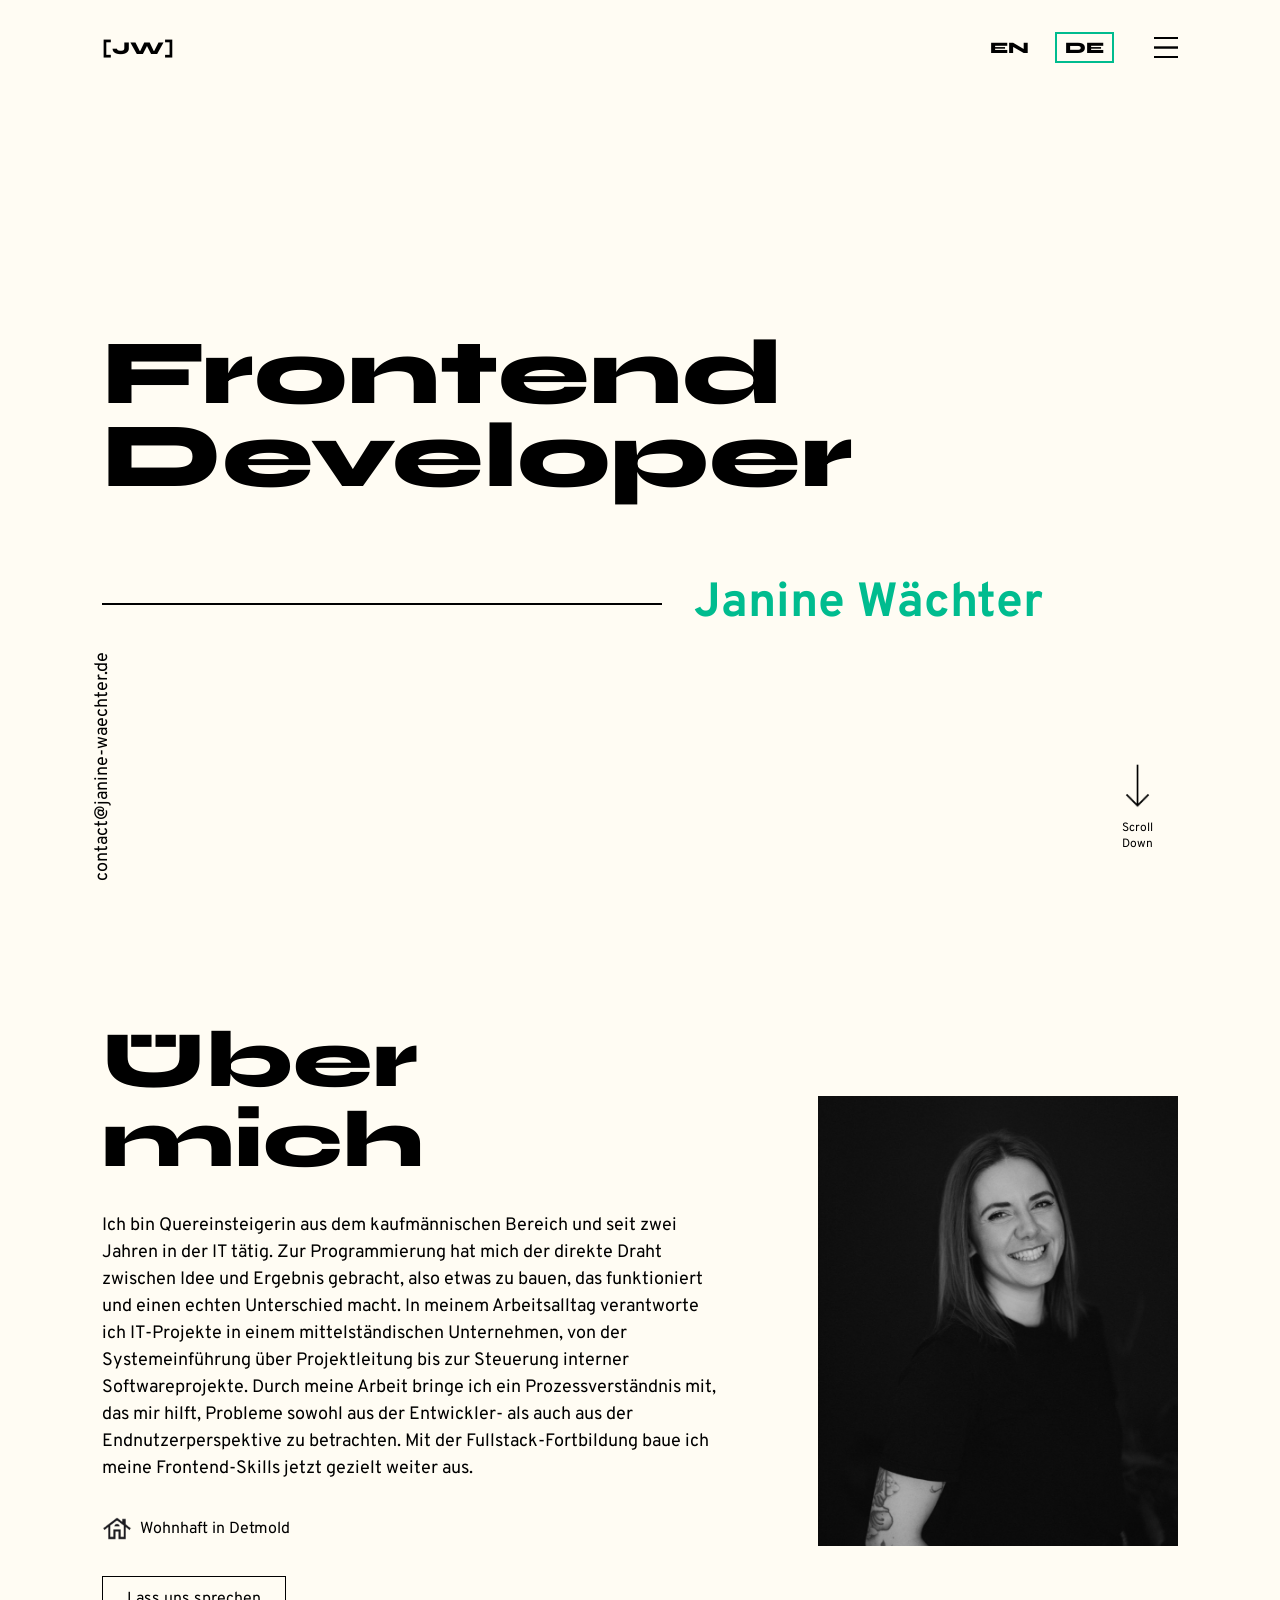
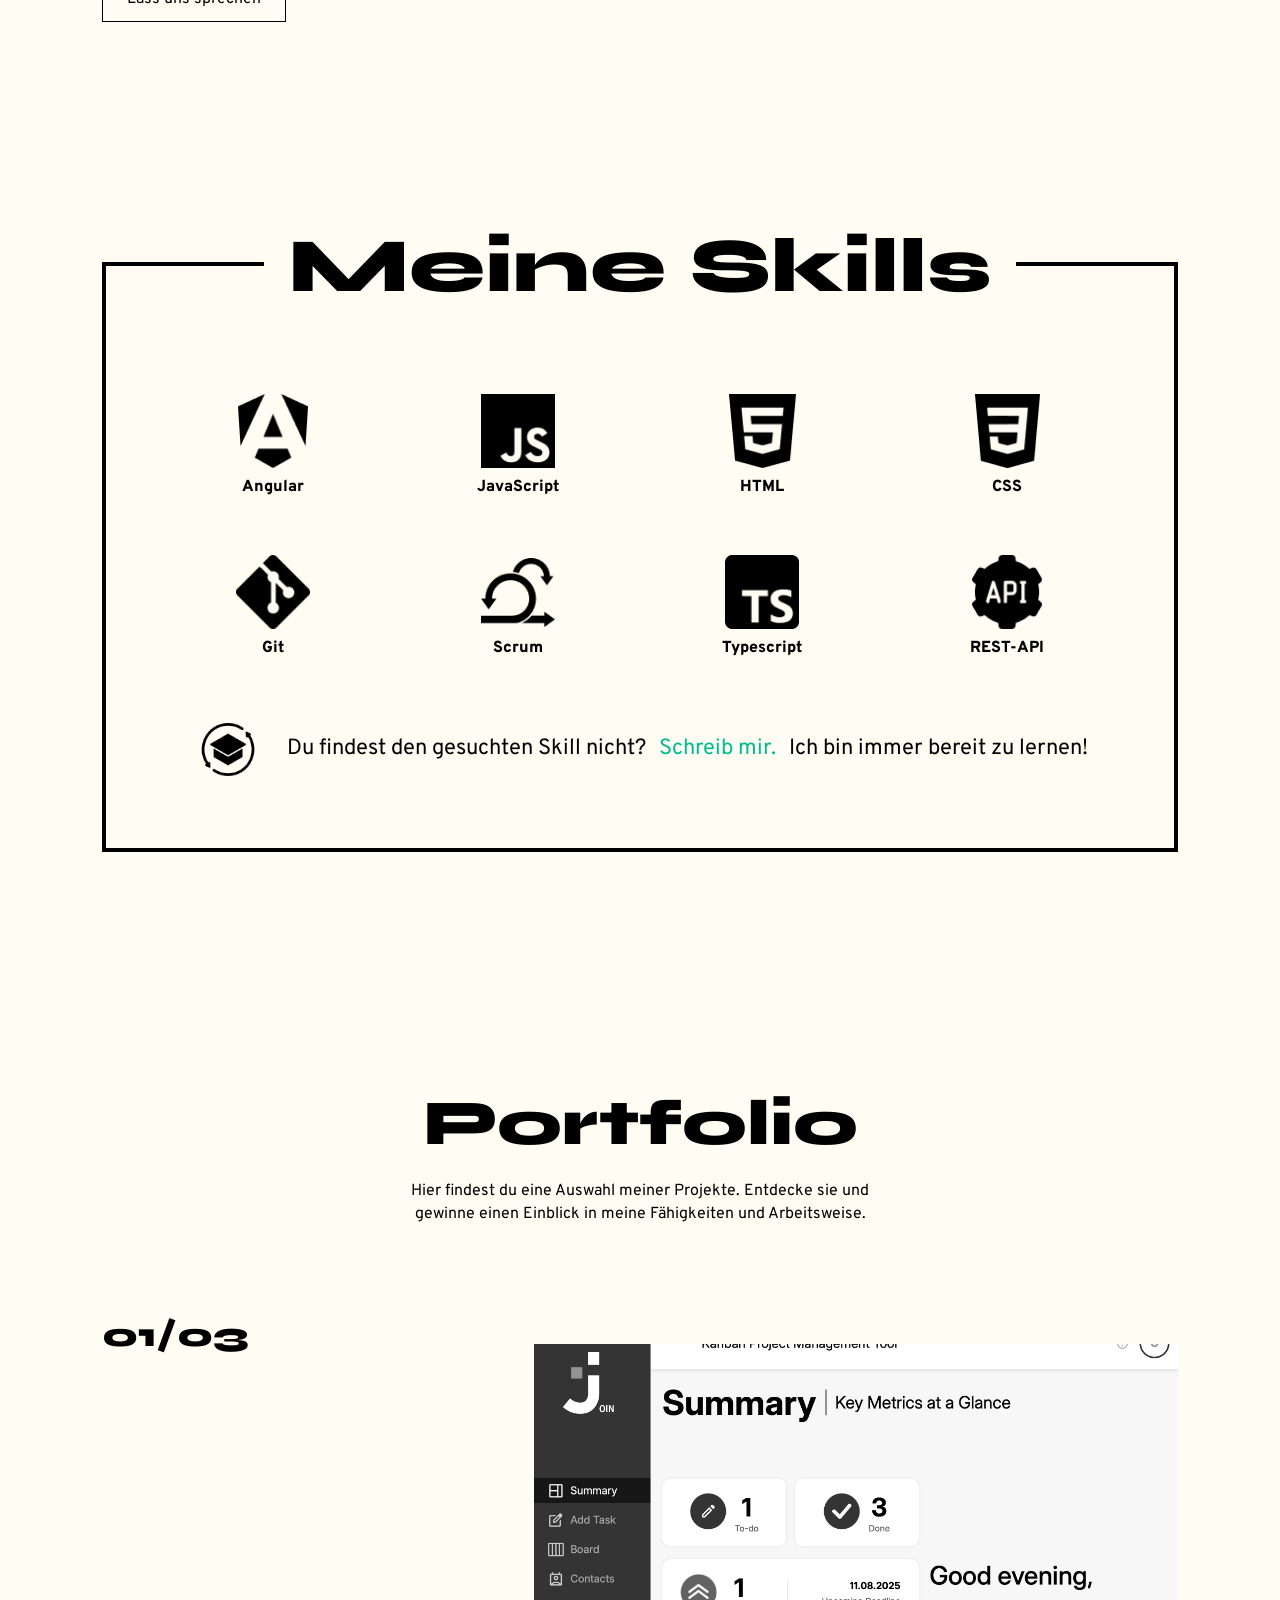
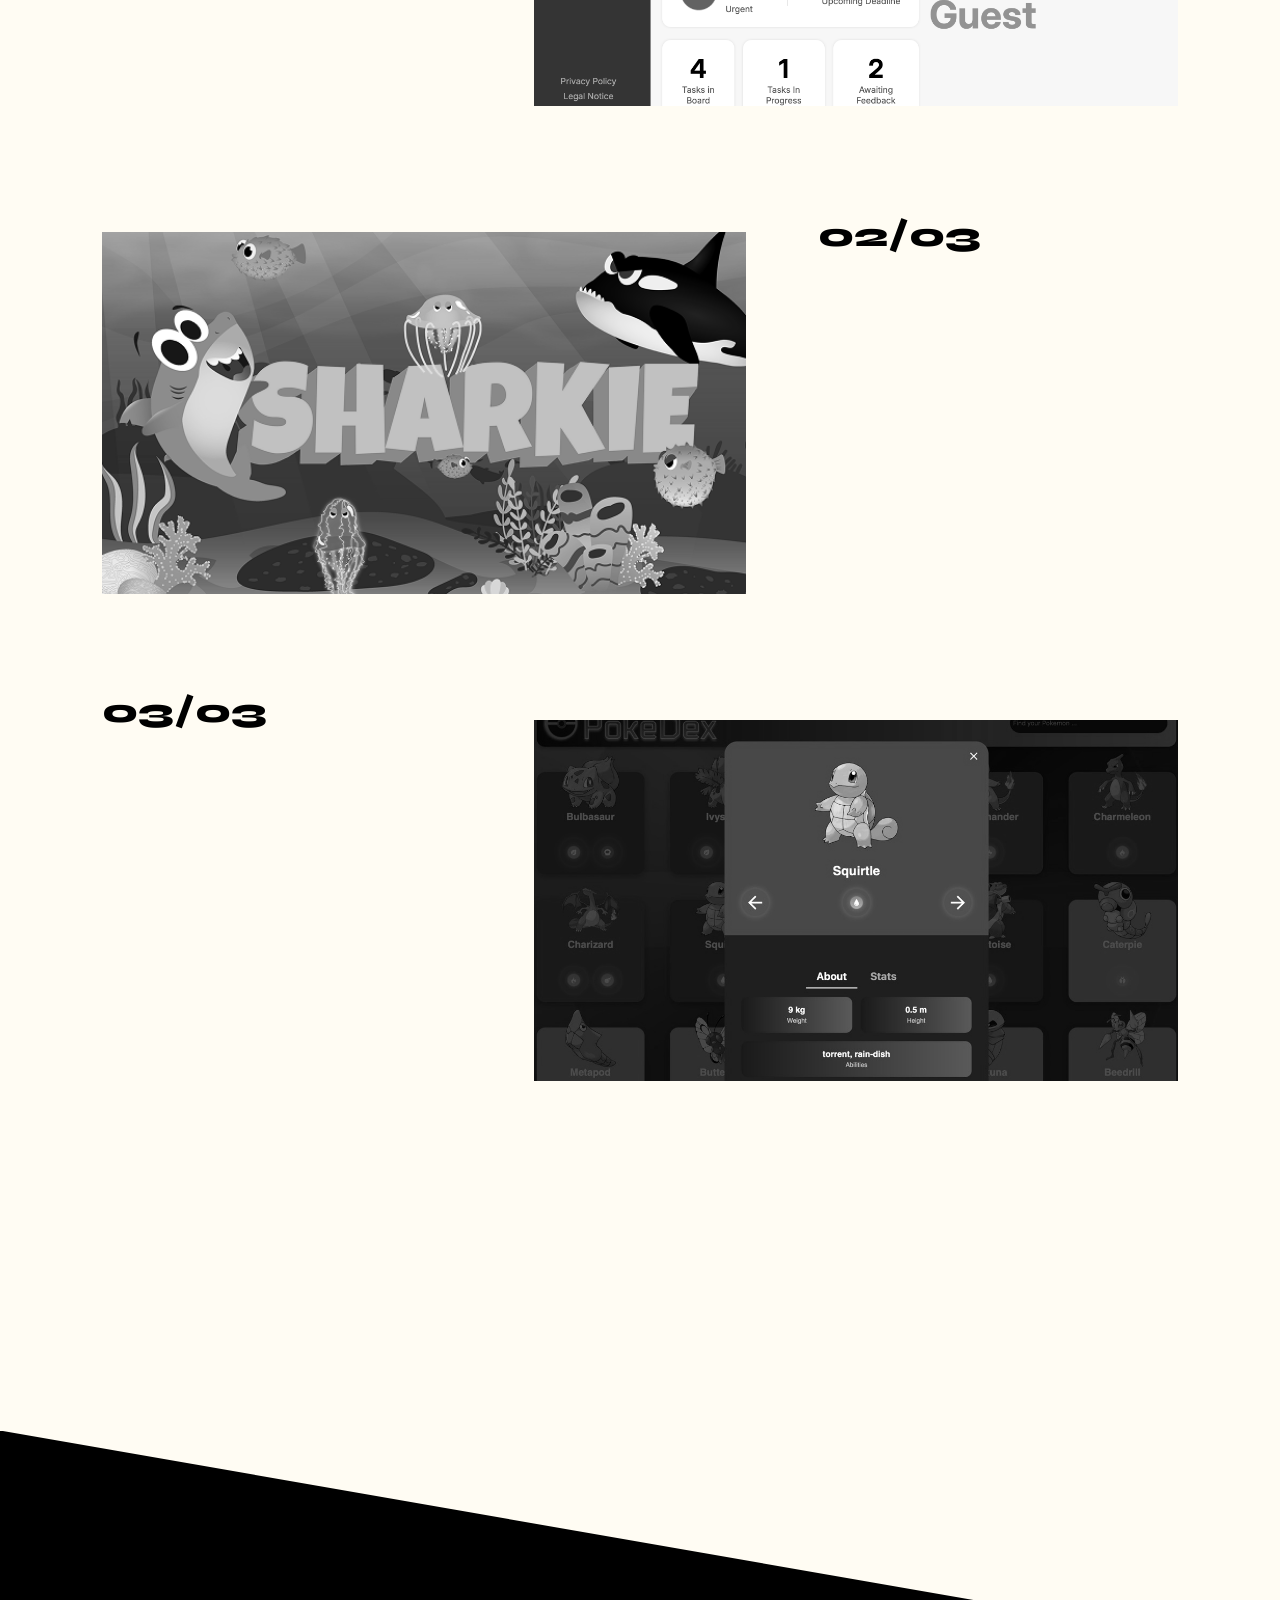
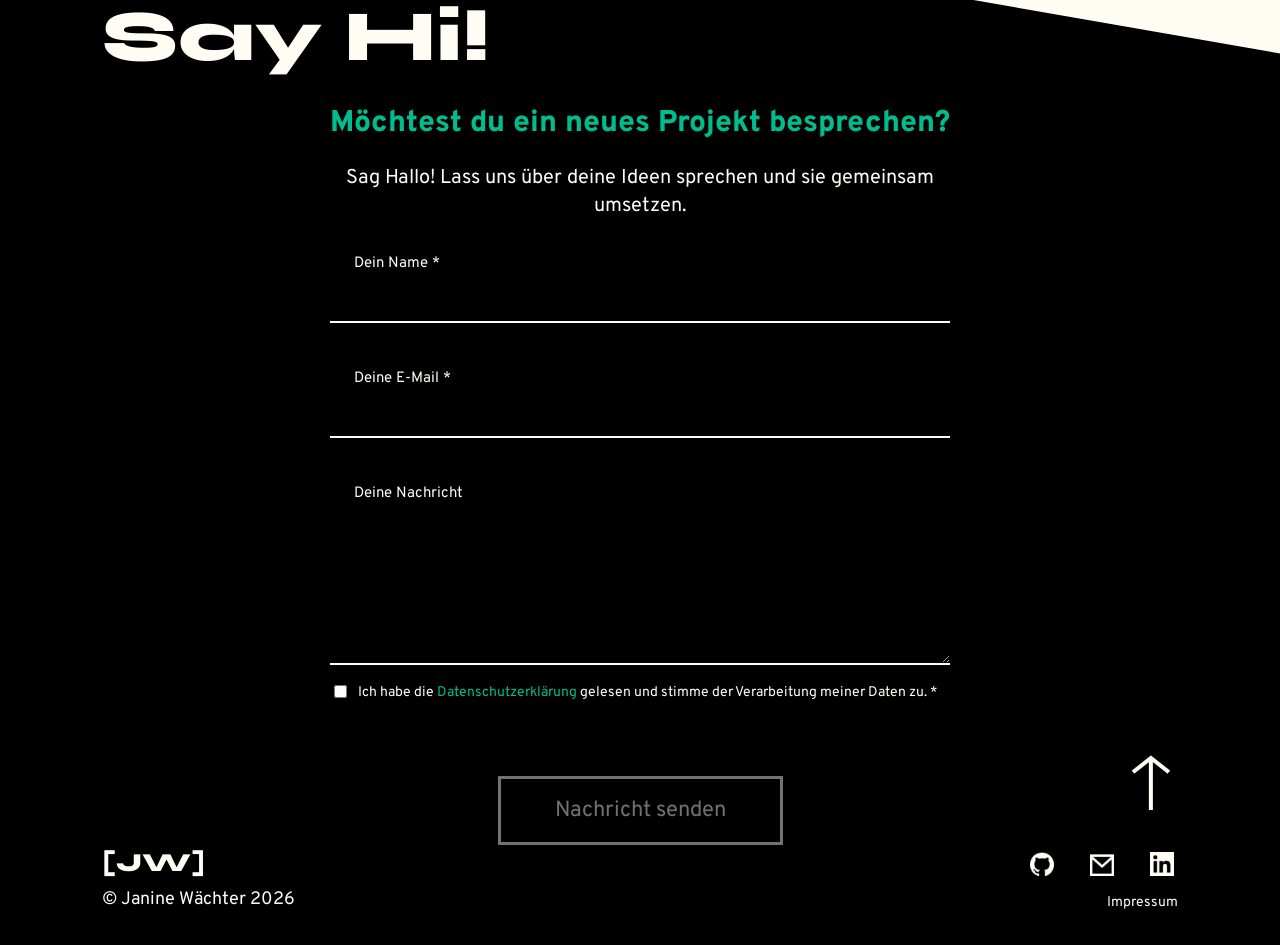
==== commit 039c144e: "fixed hero main title" ====
--- a/index.html
+++ b/index.html
@@ -3,7 +3,7 @@
   <head>
     <meta charset="UTF-8" />
     <meta name="viewport" content="width=device-width, initial-scale=1.0" />
-    <title>Janine Wächter | Frontend Developerin</title>
+    <title>Janine Wächter | Frontend Developer</title>
     <link rel="stylesheet" href="./style/style.css"/>
     <link rel="icon" href="./assets/img/favicon.png" type="image/x-icon" />
   </head>
@@ -93,7 +93,7 @@
         <div class="hero-text-container">
           <h1 class="hero-main-title" data-i18n-html="heroTitle">
             Frontend<br />
-            Developerin
+            Developer
           </h1>
 
           <div class="hero-line-and-name-container">
@@ -328,7 +328,7 @@
             Sag Hallo! Lass uns über deine Ideen sprechen und sie gemeinsam umsetzen.
           </p>
     
-          <form class="contact-form" id="contactForm">
+          <form class="contact-form" id="contactForm" novalidate>
             <label class="contact-label" for="contact-name" data-i18n="contactName">Dein Name *</label>
             <input
               class="contact-input"
--- a/style/style.css
+++ b/style/style.css
@@ -70,7 +70,8 @@
   padding: 32px 8%;
   top: 0;
   width: 100%;
-  z-index: 20;
+  background-color: var(--color-cream-background);
+  z-index: 50;
   position: fixed;
 }
 
@@ -328,7 +329,7 @@
 
 .hero-main-title {
   font-family: "Syne", Arial, sans-serif;
-  font-size: clamp(24px, 8vw, 110px);
+  font-size: clamp(24px, 7.2vw, 104px);
   font-weight: 800;
   line-height: 0.9;
   max-width: 100%;
@@ -731,11 +732,11 @@
   border: 4px solid var(--color-black);
   content: "";
   height: 100%;
-  left: -22px;
+  left: -12px;
+  top: 16px;
   opacity: 0;
   pointer-events: none;
   position: absolute;
-  top: 22px;
   transition: opacity 180ms ease;
   width: 100%;
   z-index: 2;
@@ -1033,10 +1034,28 @@
 
 .legal-notice-main-title {
   font-family: "Syne", Arial, sans-serif;
-  font-size: 56px;
+  font-size: clamp(20px, 7vw, 96px);
   font-weight: 800;
   line-height: 1;
   margin: 40px 0 72px;
+}
+
+.policy-privacy-main-title {
+  font-family: "Syne", Arial, sans-serif;
+  font-size: clamp(42px, 7vw, 96px);
+  font-weight: 800;
+  hyphens: manual;
+  line-height: 1;
+  margin: 40px 0 72px;
+  max-width: 100%;
+}
+
+.mobile-title-break {
+  display: inline;
+}
+
+html[lang="en"] .policy-privacy-main-title {
+  white-space: nowrap;
 }
 
 .legal-notice-text-block {
@@ -1081,8 +1100,9 @@
     font-size: 24px;
   }
 
-  .legal-notice-main-title{
-    font-size: 48px;
+  .portfolio-hover-arrow {
+    height: 78px;
+    width: 78px;
   }
 
 }
@@ -1125,10 +1145,6 @@
 
   .portfolio-project-card{
     gap: 32px;
-  }
-
-  .legal-notice-main-title{
-    font-size: 42px;
   }
 
 }
@@ -1183,6 +1199,11 @@
     font-size: 20px;
   }
 
+  .portfolio-hover-arrow {
+    height: 64px;
+    width: 64px;
+  }
+
   .contact-section {
     padding: 140px 20px 34px;
   }
@@ -1208,24 +1229,15 @@
     right: 20px;
   }
 
-  .legal-notice-main-title{
-    font-size: 38px;
-  }
-
-}
-
-@media (max-width: 800px) {
+}
+
+@media (max-width: 820px) {
   .legal-header-container {
     padding: 28px 20px;
   }
 
   .legal-notice-page {
     padding: 20px 20px 80px;
-  }
-
-  .legal-notice-main-title {
-    font-size: 28px;
-    margin: 40px 0 48px;
   }
 
   .legal-notice-section-title {
@@ -1353,116 +1365,6 @@
   -webkit-box-shadow: 0 0 0 1000px var(--color-black) inset;
   box-shadow: 0 0 0 1000px var(--color-black) inset;
   caret-color: var(--color-cream-background);
-  }
-}
-
-@media (max-width: 540px) {
-  .menu-overlay {
-    height: 100dvh;
-    min-height: 100dvh;
-    overflow: hidden;
-  }
-
-  .legal-notice-main-title {
-    font-size: 20px;
-  }
-
-  .logo-link {
-    font-size: 16px;
-  }
-
-  .burger-menu-icon {
-    height: 20px;
-    width: 20px;
-  }
-
-  .skills-box {
-    border-width: 3px;
-    padding: 48px 20px 40px;
-  }
-
-  .skills-title {
-    font-size: 38px;
-    padding: 0 14px;
-  }
-
-  .skills-icons-container {
-    gap: 36px 24px;
-  }
-
-  .skill-icon {
-    height: 56px;
-    width: 56px;
-  }
-
-  .skills-contact-text {
-    font-size: 18px;
-  }
-
-  .section-title {
-    font-size: 32px;
-  }
-
-  .portfolio-title {
-    font-size: 32px;
-  }
-
-  .menu-links-container {
-    margin-top: 80px;
-  }
-
-  .menu-big-link {
-    font-size: 28px;
-  }
-
-  .menu-contact-title {
-    font-size: 16px;
-  }
-
-  .menu-email-link {
-    font-size: 12px;
-  }
-
-  .menu-language-button {
-    appearance: none;
-    -webkit-appearance: none;
-    background-color: transparent;
-    color: var(--color-black);
-    font-size: 16px;
-  }
-
-  .close-menu-button {
-    appearance: none;
-    -webkit-appearance: none;
-    background-color: transparent;
-    color: var(--color-black);
-  }
-
-  .menu-language-container {
-    gap: 8px;
-  }
-
-  .menu-header-right-container {
-    gap: 16px;
-  }
-
-  .menu-social-links-container {
-    gap: 4px;
-  }
-
-  .menu-contact-section {
-    bottom: 0;
-    gap: 28px;
-    min-height: 165px;
-    padding: 56px 4% 22px;
-  }
-
-  .menu-header-container {
-    padding: 42px 4% 20px;
-  }
-
-  .contact-section {
-    clip-path: polygon(0 0, 100% 10%, 100% 100%, 0 100%);
   }
 
   .contact-footer-container {
@@ -1474,6 +1376,117 @@
     position: static;
     text-align: center;
     width: 100%;
+}
+}
+
+@media (max-width: 540px) {
+  .menu-overlay {
+    height: 100dvh;
+    min-height: 100dvh;
+    overflow: hidden;
+  }
+
+  .logo-link {
+    font-size: 16px;
+  }
+
+  .burger-menu-icon {
+    height: 20px;
+    width: 20px;
+  }
+
+  .skills-box {
+    border-width: 3px;
+    padding: 48px 20px 40px;
+  }
+
+  .skills-title {
+    font-size: 38px;
+    padding: 0 14px;
+  }
+
+  .skills-icons-container {
+    gap: 36px 24px;
+  }
+
+  .skill-icon {
+    height: 56px;
+    width: 56px;
+  }
+
+  .skills-contact-text {
+    font-size: 18px;
+  }
+
+  .portfolio-hover-arrow {
+    height: 48px;
+    width: 48px;
+  }
+
+  .section-title {
+    font-size: 32px;
+  }
+
+  .portfolio-title {
+    font-size: 32px;
+  }
+
+  .menu-links-container {
+    margin-top: 80px;
+  }
+
+  .menu-big-link {
+    font-size: 28px;
+  }
+
+  .menu-contact-title {
+    font-size: 16px;
+  }
+
+  .menu-email-link {
+    font-size: 12px;
+  }
+
+  .menu-language-button {
+    appearance: none;
+    -webkit-appearance: none;
+    background-color: transparent;
+    color: var(--color-black);
+    font-size: 16px;
+  }
+
+  .close-menu-button {
+    appearance: none;
+    -webkit-appearance: none;
+    background-color: transparent;
+    color: var(--color-black);
+  }
+
+  .menu-language-container {
+    gap: 8px;
+  }
+
+  .menu-header-right-container {
+    gap: 16px;
+  }
+
+  .menu-social-links-container {
+    gap: 4px;
+  }
+
+  .menu-contact-section {
+    bottom: 0;
+    gap: 28px;
+    min-height: 165px;
+    padding: 56px 4% 22px;
+  }
+
+  .menu-header-container {
+    padding: 42px 4% 20px;
+  }
+
+  .contact-section {
+    clip-path: polygon(0 0, 100% 10%, 100% 100%, 0 100%);
   }
 
   .contact-footer-right {
@@ -1544,12 +1557,26 @@
   .contact-scroll-top-icon {
     display: none;
 }
-}
-
-@media (max-width: 360px) {
+
+.policy-privacy-main-title {
+  font-size: clamp(34px, 11vw, 34px);
+  margin: 32px 0 48px;
+}
+
+.mobile-title-break {
+  display: inline;
+}
+}
+
+@media (max-width: 398px) {
 
   .hero-main-title {
     font-size: 28px;
+}
+
+.policy-privacy-main-title {
+  font-size: clamp(24px, 7vw, 24px);
+  margin: 32px 0 48px;
 }
 
 .side-email-link{
@@ -1561,6 +1588,10 @@
   padding: 0 14px;
 }
 
+.portfolio-hover-arrow {
+  height: 32px;
+  width: 32px;
+}
 
 .contact-question-title {
   font-size: 28px;
@@ -1572,10 +1603,6 @@
 
 .contact-submit-button {
   font-size: 20px;
-}
-
-.legal-notice-main-title {
-  font-size: 16px;
 }
 
 }
@@ -1602,9 +1629,10 @@
   }
 
   .hero-text-container {
-    max-width: 820px;
-    margin-left: auto;
+    max-width: 980px;
+    margin-left: calc(auto);
     margin-right: auto;
+    transform: translateX(-24px);
   }
 
   .side-email-link {
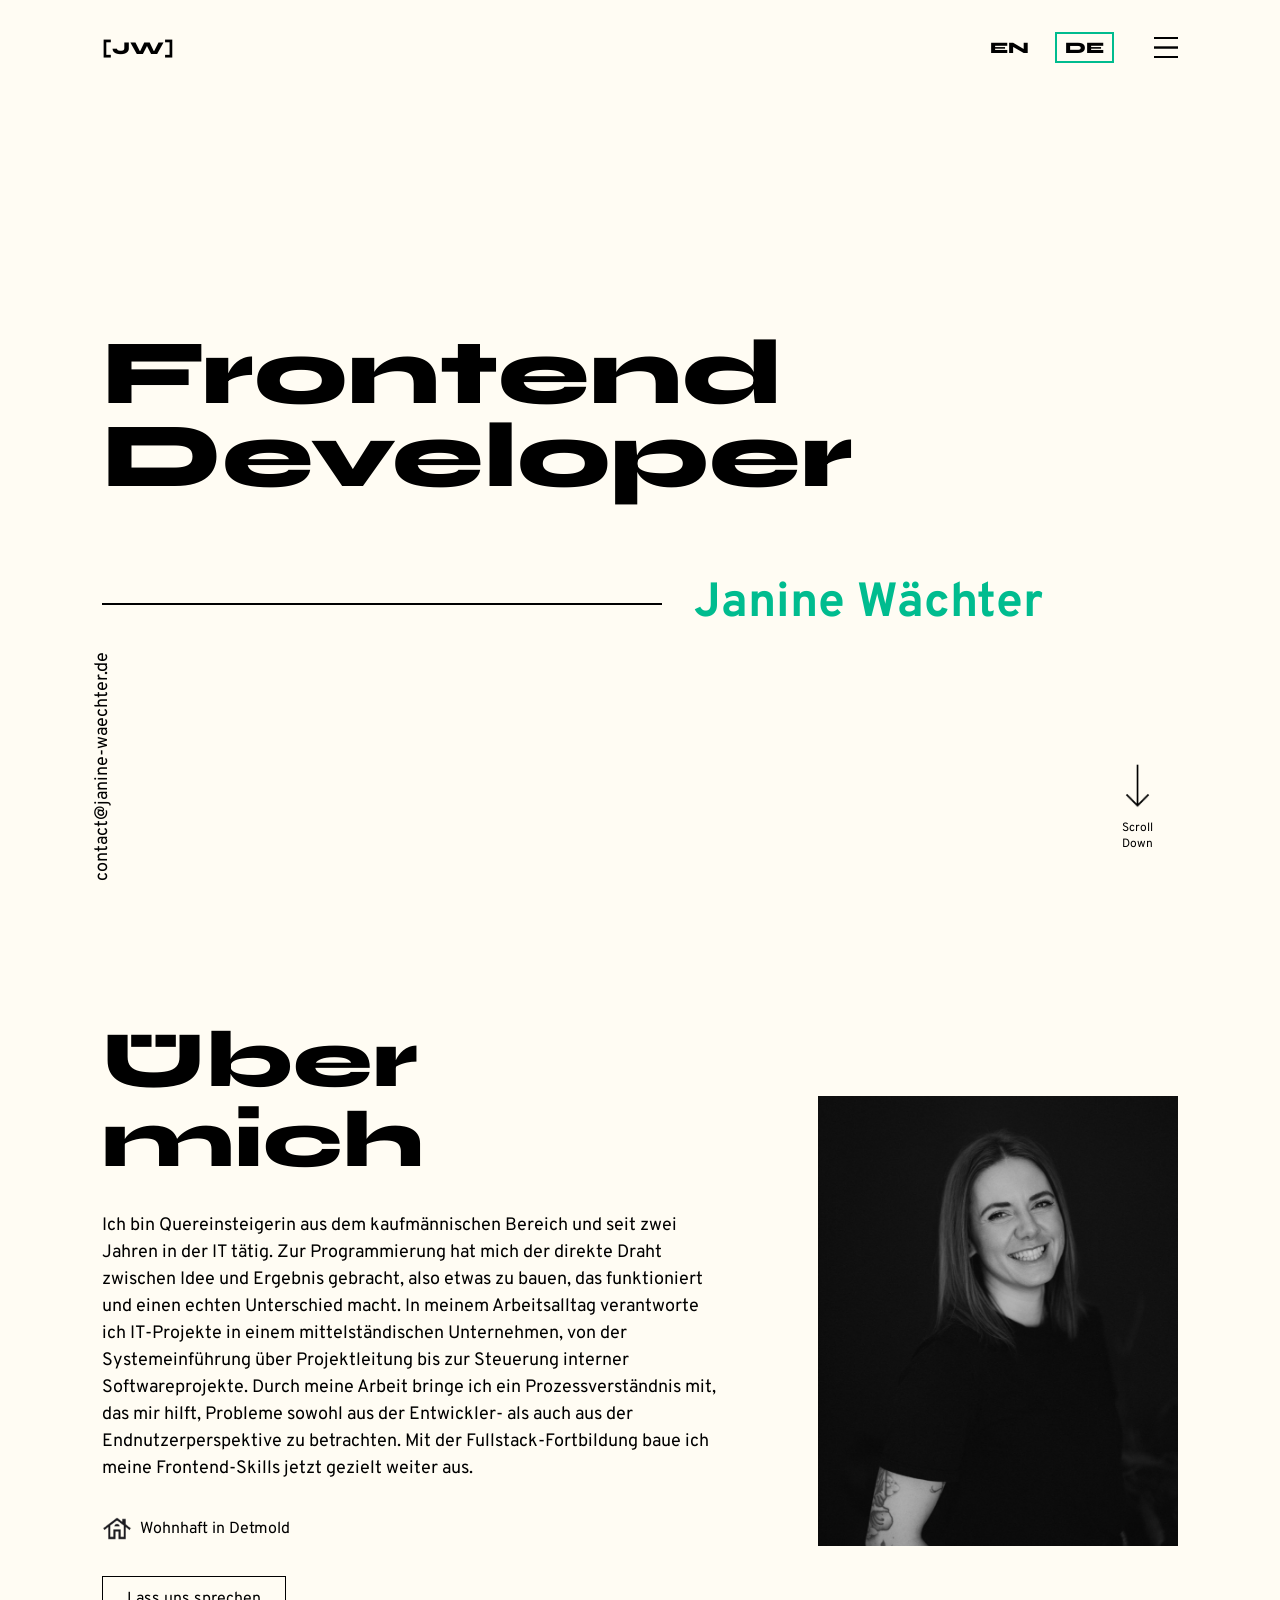
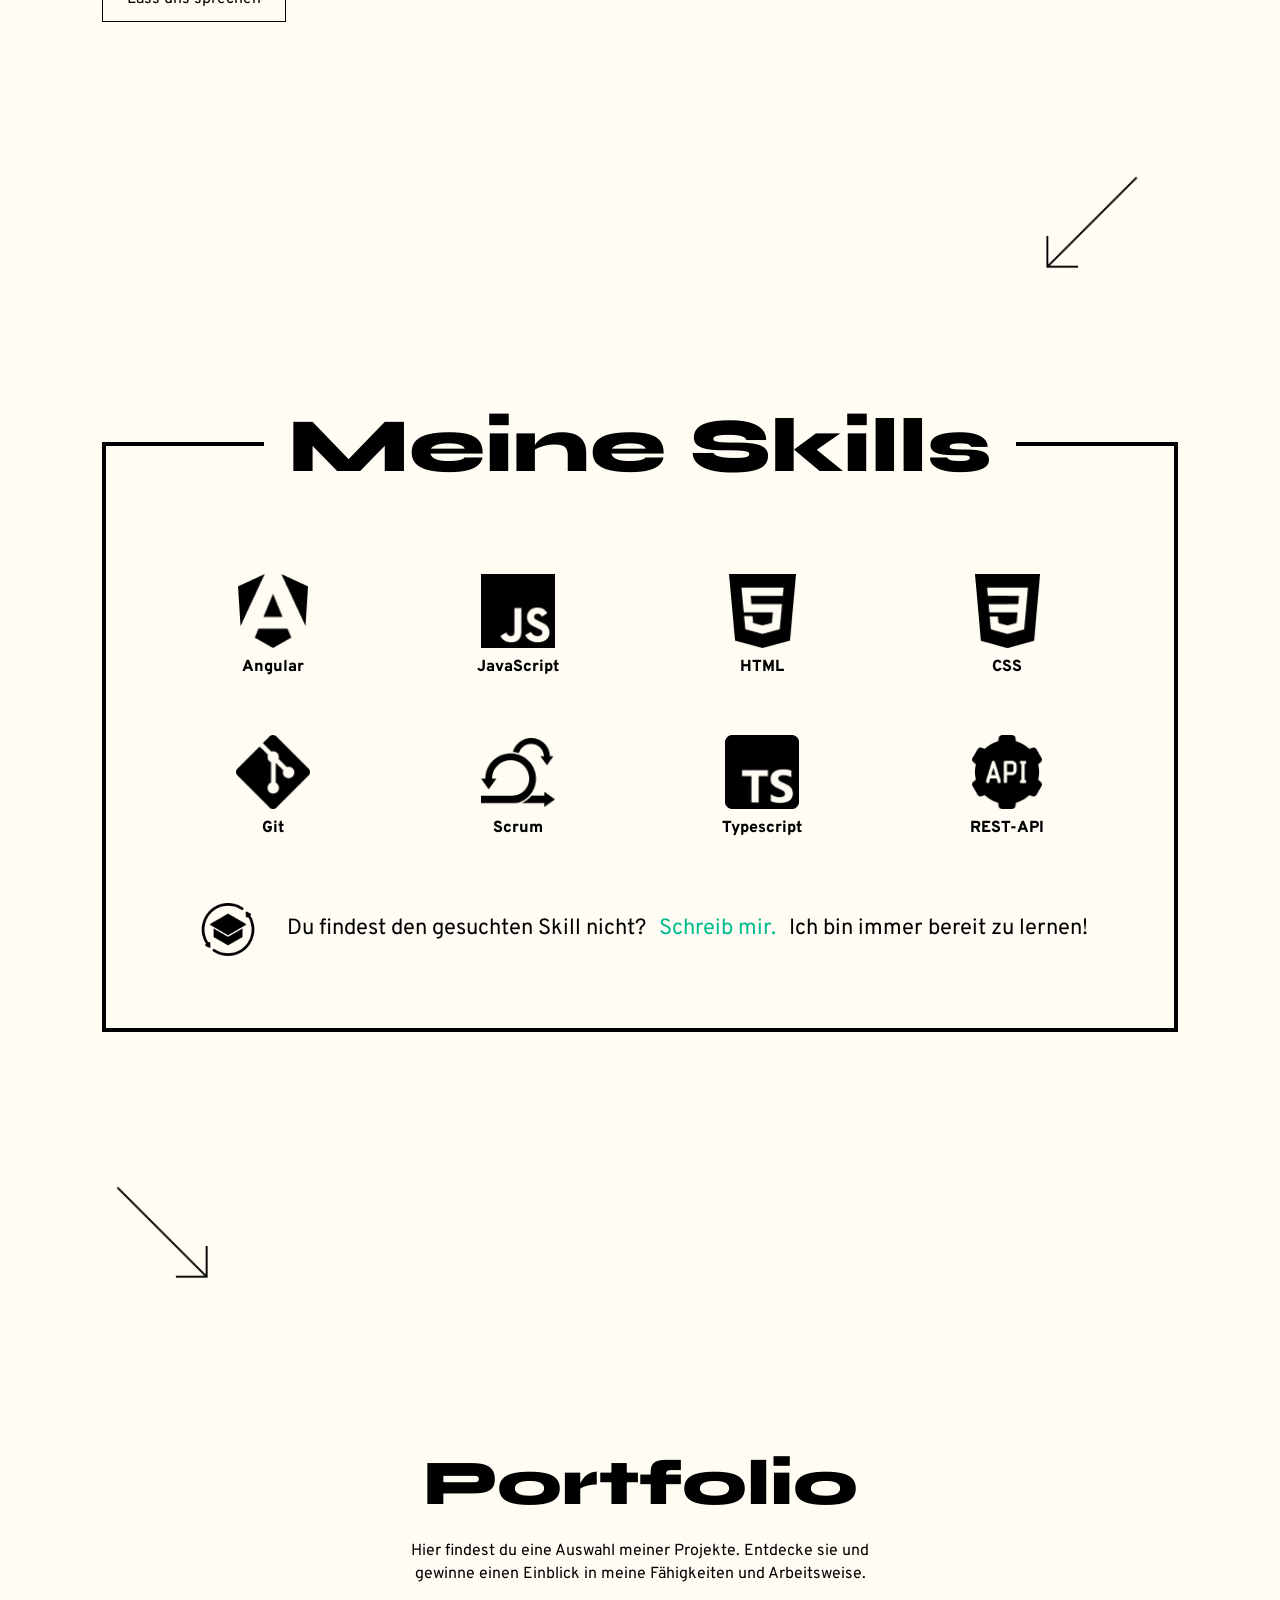
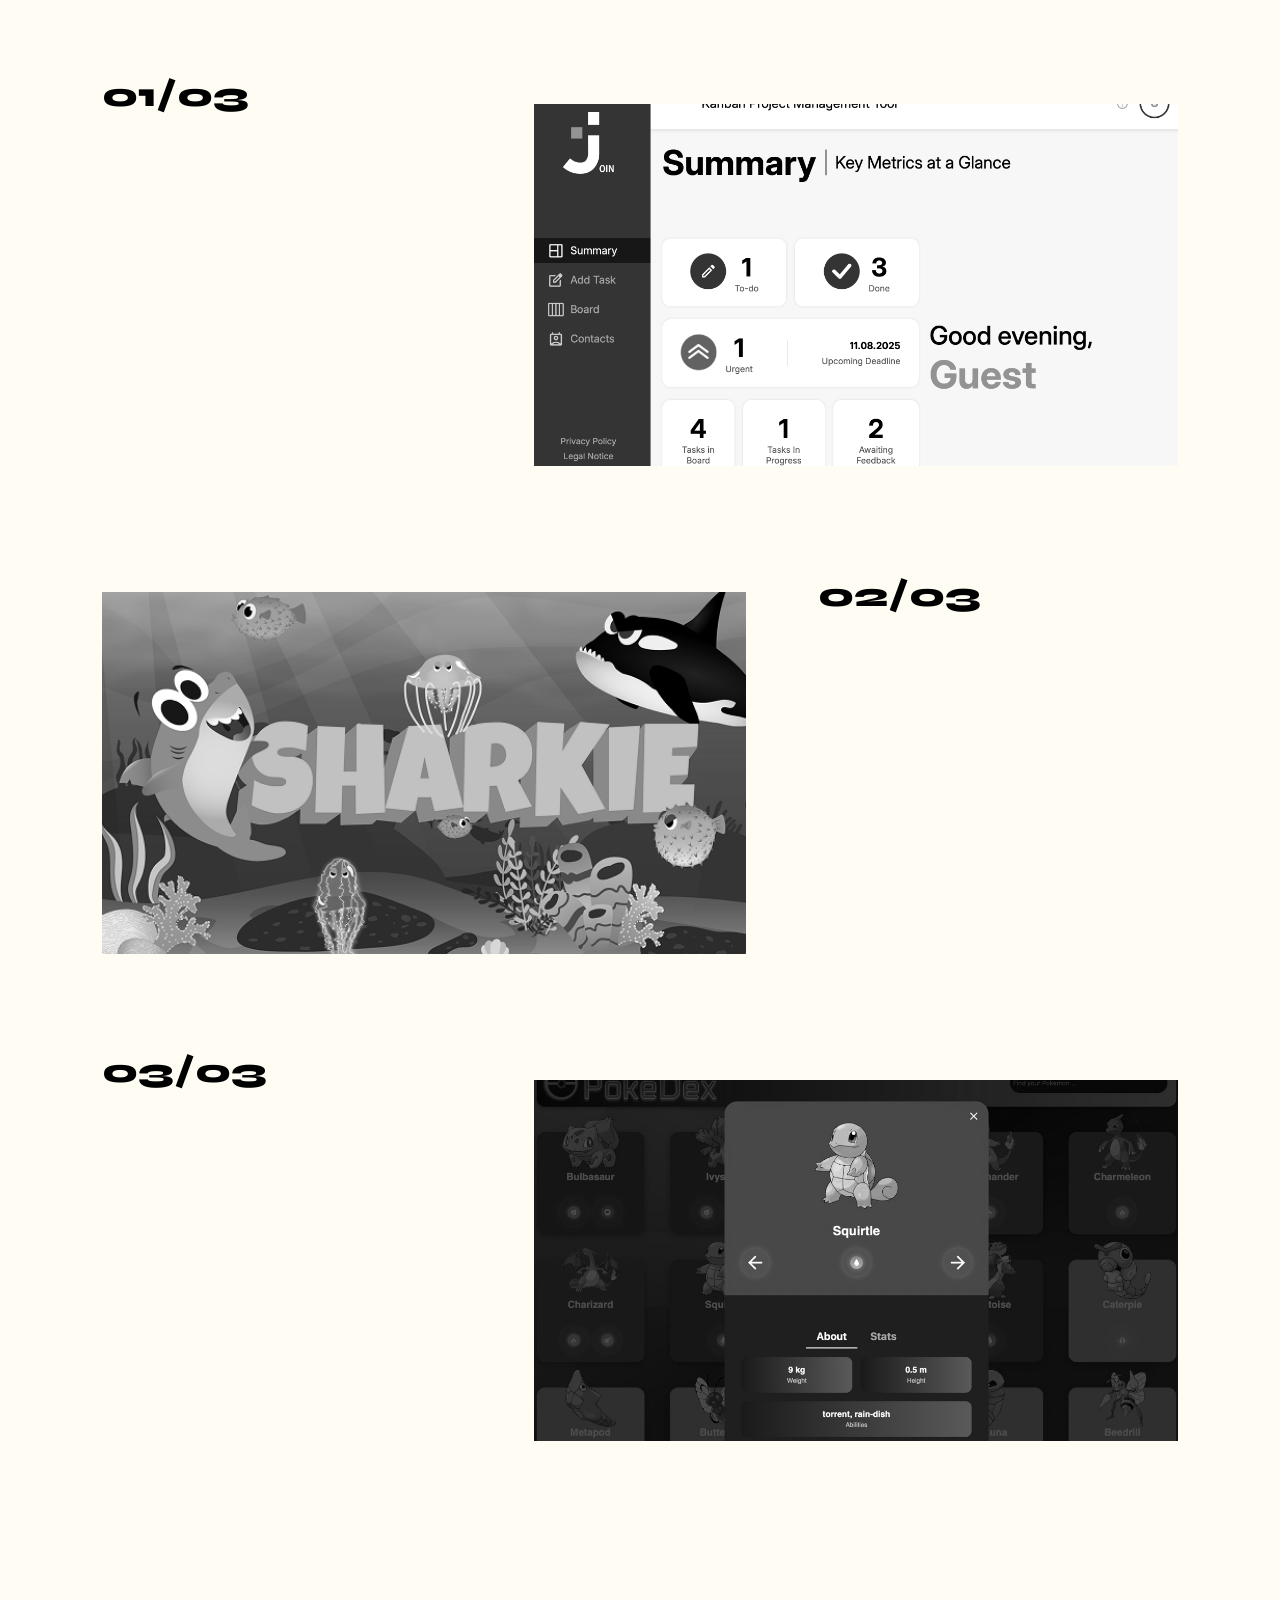
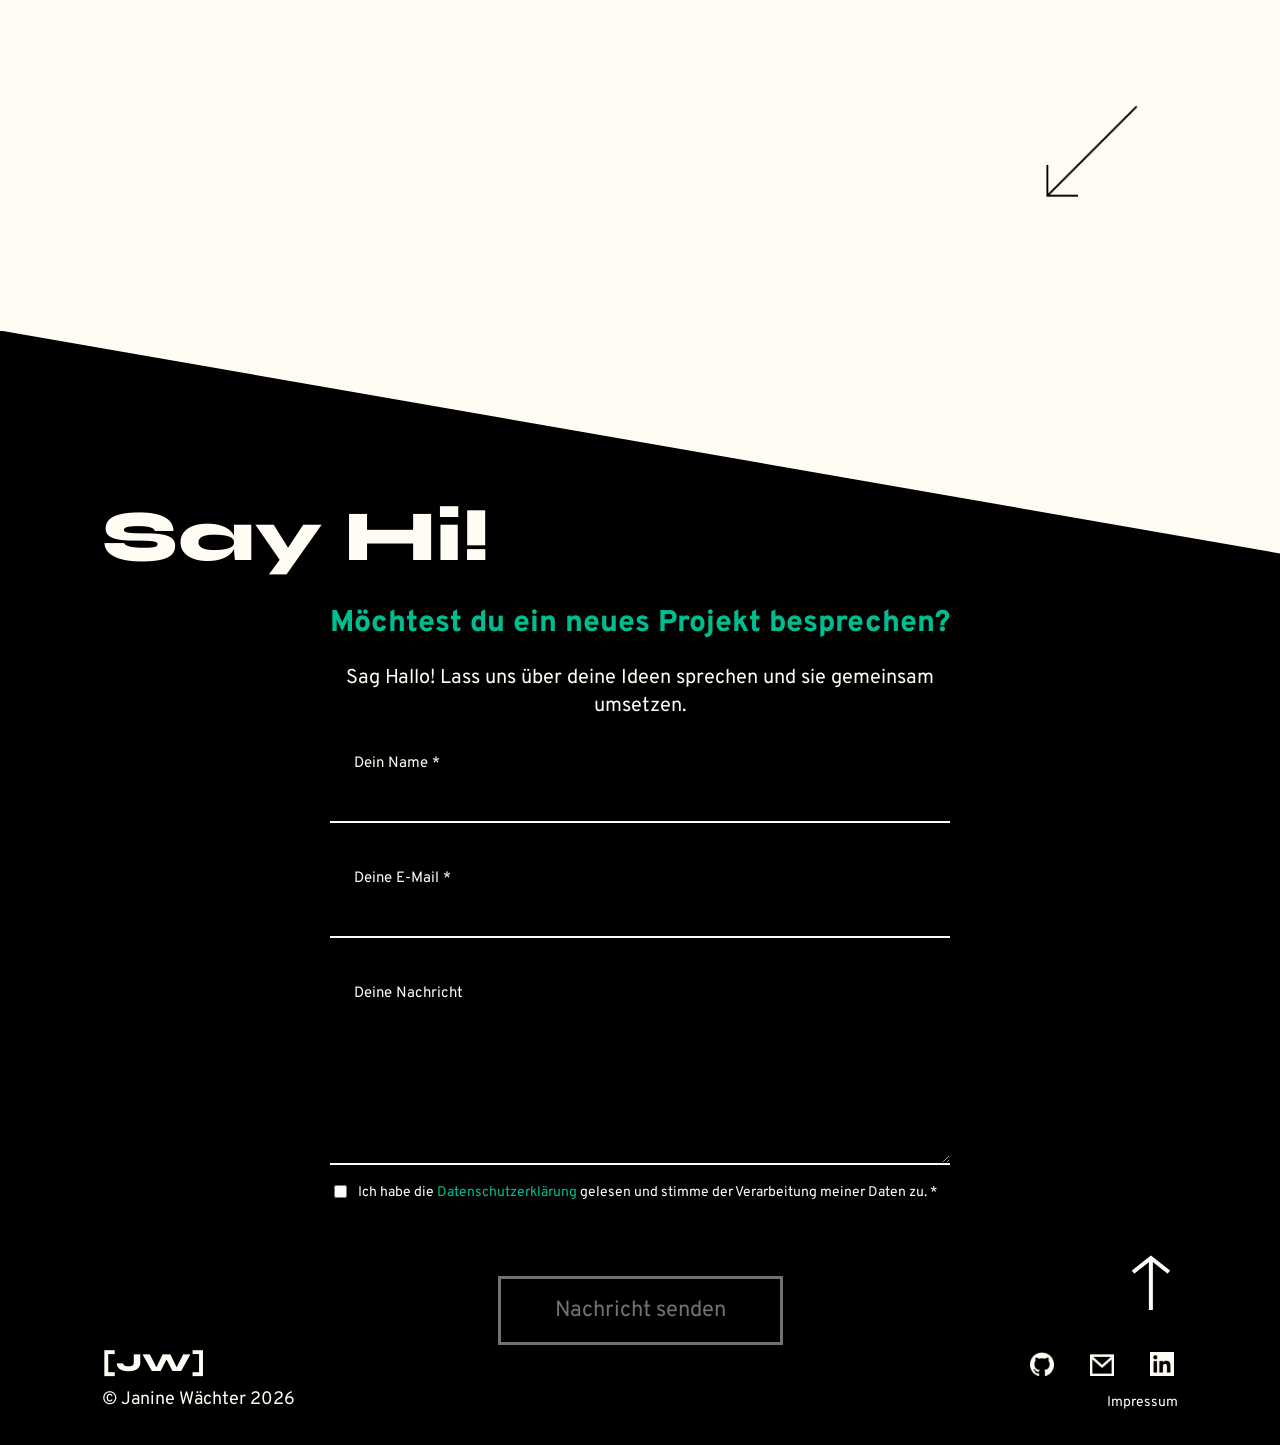
==== commit 05a133e6: "arrows for sections" ====
--- a/index.html
+++ b/index.html
@@ -143,7 +143,9 @@
           />
         </div>
       </section>
-
+      <a class="section-scroll-arrow section-scroll-arrow-right" href="#skills" aria-label="Zu den Skills scrollen">
+        <img src="./assets/img/arrowleft.png" alt="" />
+      </a>
       <section class="skills-section" id="skills">
       
         <div class="skills-box">
@@ -202,6 +204,9 @@
           </div>
         </div>
       </section>
+      <a class="section-scroll-arrow section-scroll-arrow-left" href="#portfolio" aria-label="Zum Portfolio scrollen">
+        <img src="./assets/img/arrowright.png" alt="" />
+      </a>
     </main>
 
     <section class="portfolio-section" id="portfolio">
@@ -308,6 +313,9 @@
         </div>
       </article>
     </section>
+    <a class="section-scroll-arrow section-scroll-arrow-right" href="#contact" aria-label="Zum Kontaktformular scrollen">
+      <img src="./assets/img/arrowleft.png" alt="" />
+    </a>
 
     <section class="contact-section" id="contact">
       <img
@@ -430,6 +438,7 @@
         </footer>
       </div>
     </section>
+    <script src="./scripts/translation.js"></script>
     <script src="script.js"></script>
   </body>
 </html>
--- a/style/style.css
+++ b/style/style.css
@@ -1092,6 +1092,62 @@
 }
 
 /* ==================================================
+   11. Section Scroll
+================================================== */
+
+.section-scroll-arrow {
+  display: block;
+  height: 120px;
+  margin: 20px 8% 40px;
+  opacity: 0;
+  pointer-events: auto;
+  transition: opacity 180ms ease;
+  width: 120px;
+}
+
+.section-scroll-arrow img {
+  height: 100%;
+  object-fit: contain;
+  width: 100%;
+}
+
+.section-scroll-arrow-right {
+  margin-left: auto;
+  margin-right: 10%;
+}
+
+.section-scroll-arrow-left {
+  margin-left: 8%;
+  margin-right: auto;
+}
+
+.section-scroll-arrow.section-scroll-arrow-is-visible {
+  opacity: 1;
+}
+
+.section-scroll-arrow-right.section-scroll-arrow-is-visible img {
+  animation: section-arrow-move-right 1.4s ease-in-out infinite;
+}
+
+.section-scroll-arrow-left.section-scroll-arrow-is-visible img {
+  animation: section-arrow-move-left 1.4s ease-in-out infinite;
+}
+
+@keyframes section-arrow-move-right {
+  0% {opacity: 0;transform: translate(-18px, -18px);}
+  30% {opacity: 1;}
+  70% {opacity: 1;transform: translate(12px, 12px);}
+  100% {opacity: 0;transform: translate(22px, 22px);}
+}
+
+@keyframes section-arrow-move-left {
+  0% {opacity: 0;transform: translate(18px, -18px);}
+  30% {opacity: 1;}
+  70% {opacity: 1;transform: translate(-12px, 12px);}
+  100% {opacity: 0;transform: translate(-22px, 22px);}
+}
+
+/* ==================================================
    12. Media Queries
 ================================================== */
 @media (max-width: 1244px) {
@@ -1377,6 +1433,35 @@
     text-align: center;
     width: 100%;
 }
+
+.portfolio-project-card.portfolio-project-is-visible .portfolio-project-hover-info {
+  opacity: 1;
+  pointer-events: auto;
+  transform: translateX(0);
+}
+
+.portfolio-project-card.portfolio-project-is-visible .portfolio-project-image {
+  filter: grayscale(0%);
+}
+
+.portfolio-project-card.portfolio-project-is-visible .portfolio-image-wrapper::after {
+  opacity: 1;
+}
+
+.portfolio-project-card.portfolio-project-is-visible .portfolio-hover-arrow {
+  opacity: 1;
+  transform: translate(-50%, -50%) rotate(-100deg);
+}
+
+.portfolio-project-card-right.portfolio-project-is-visible .portfolio-hover-arrow {
+  transform: translate(50%, -50%) rotate(20deg);
+}
+.section-scroll-arrow {
+  height: 90px;
+  margin-top: 10px;
+  margin-bottom: 28px;
+  width: 90px;
+}
 }
 
 @media (max-width: 540px) {
@@ -1421,6 +1506,11 @@
   .portfolio-hover-arrow {
     height: 48px;
     width: 48px;
+  }
+
+  .section-scroll-arrow {
+    height: 70px;
+    width: 70px;
   }
 
   .section-title {
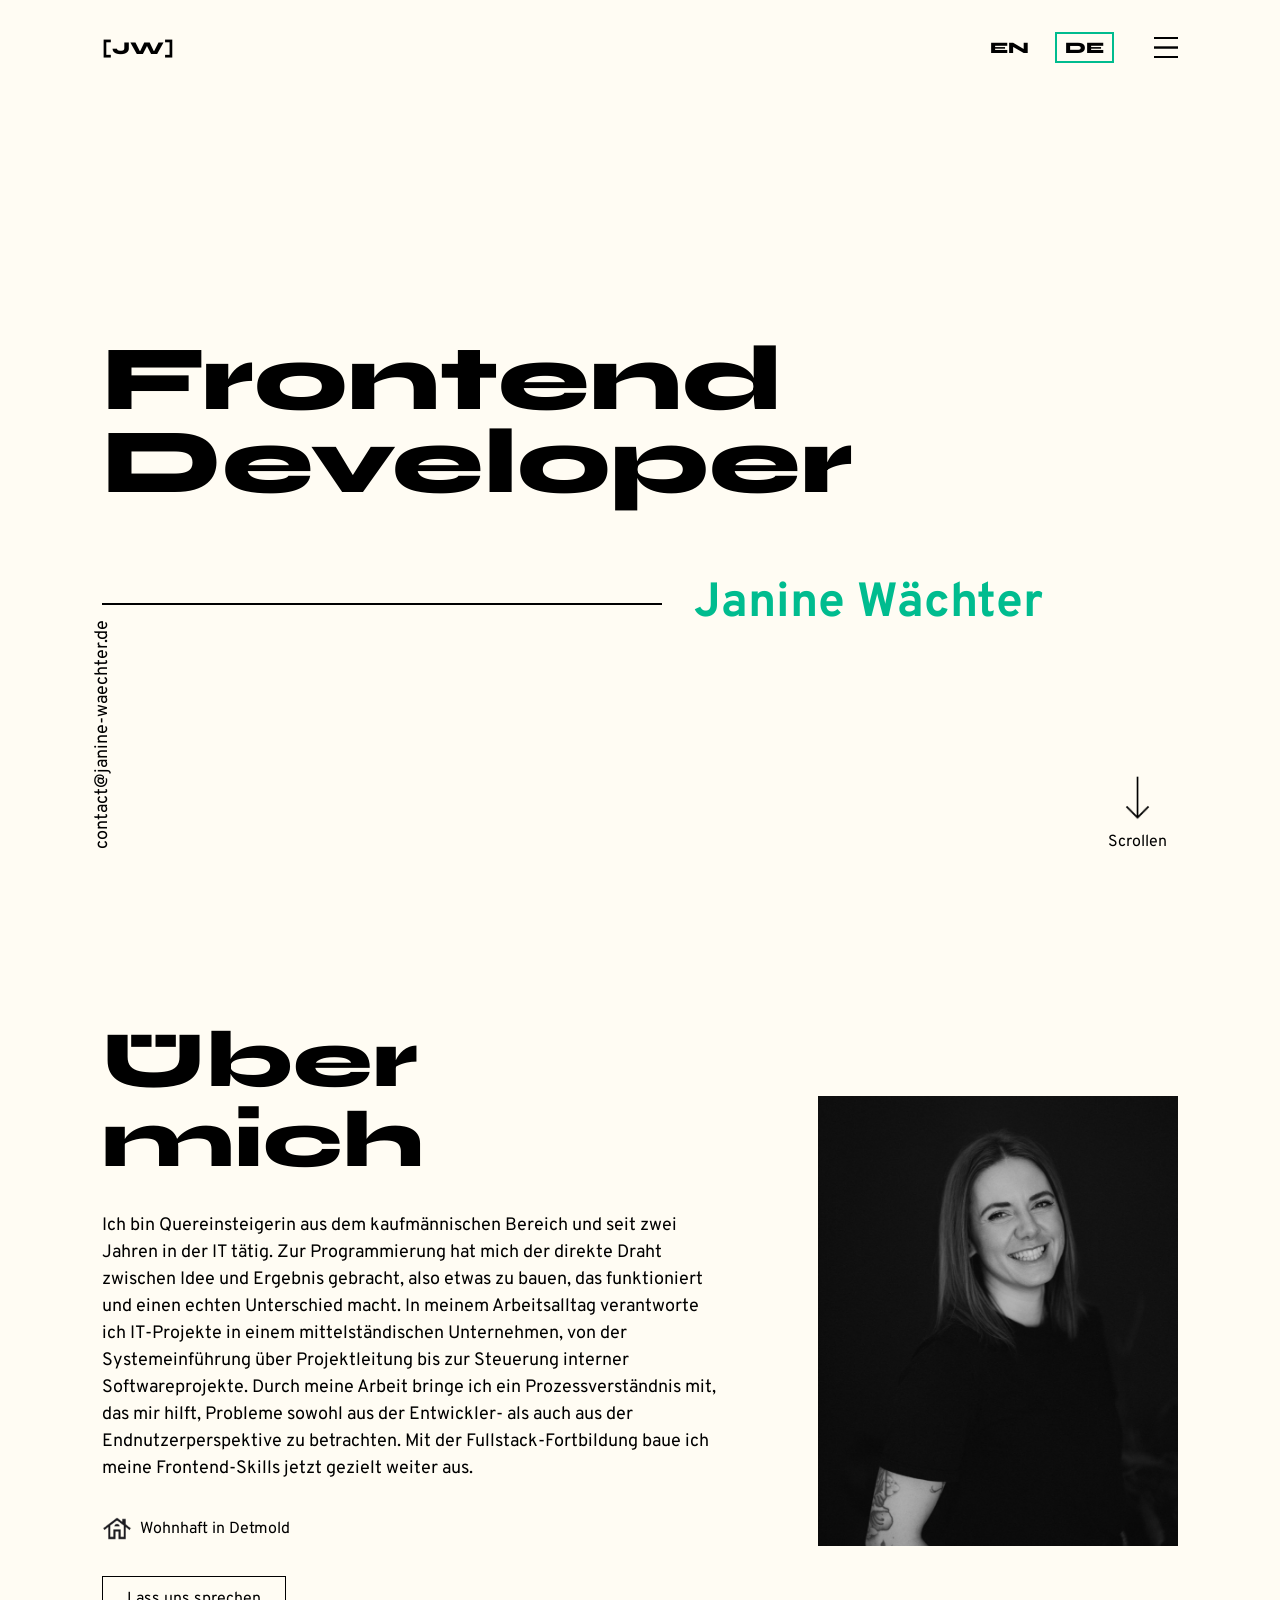
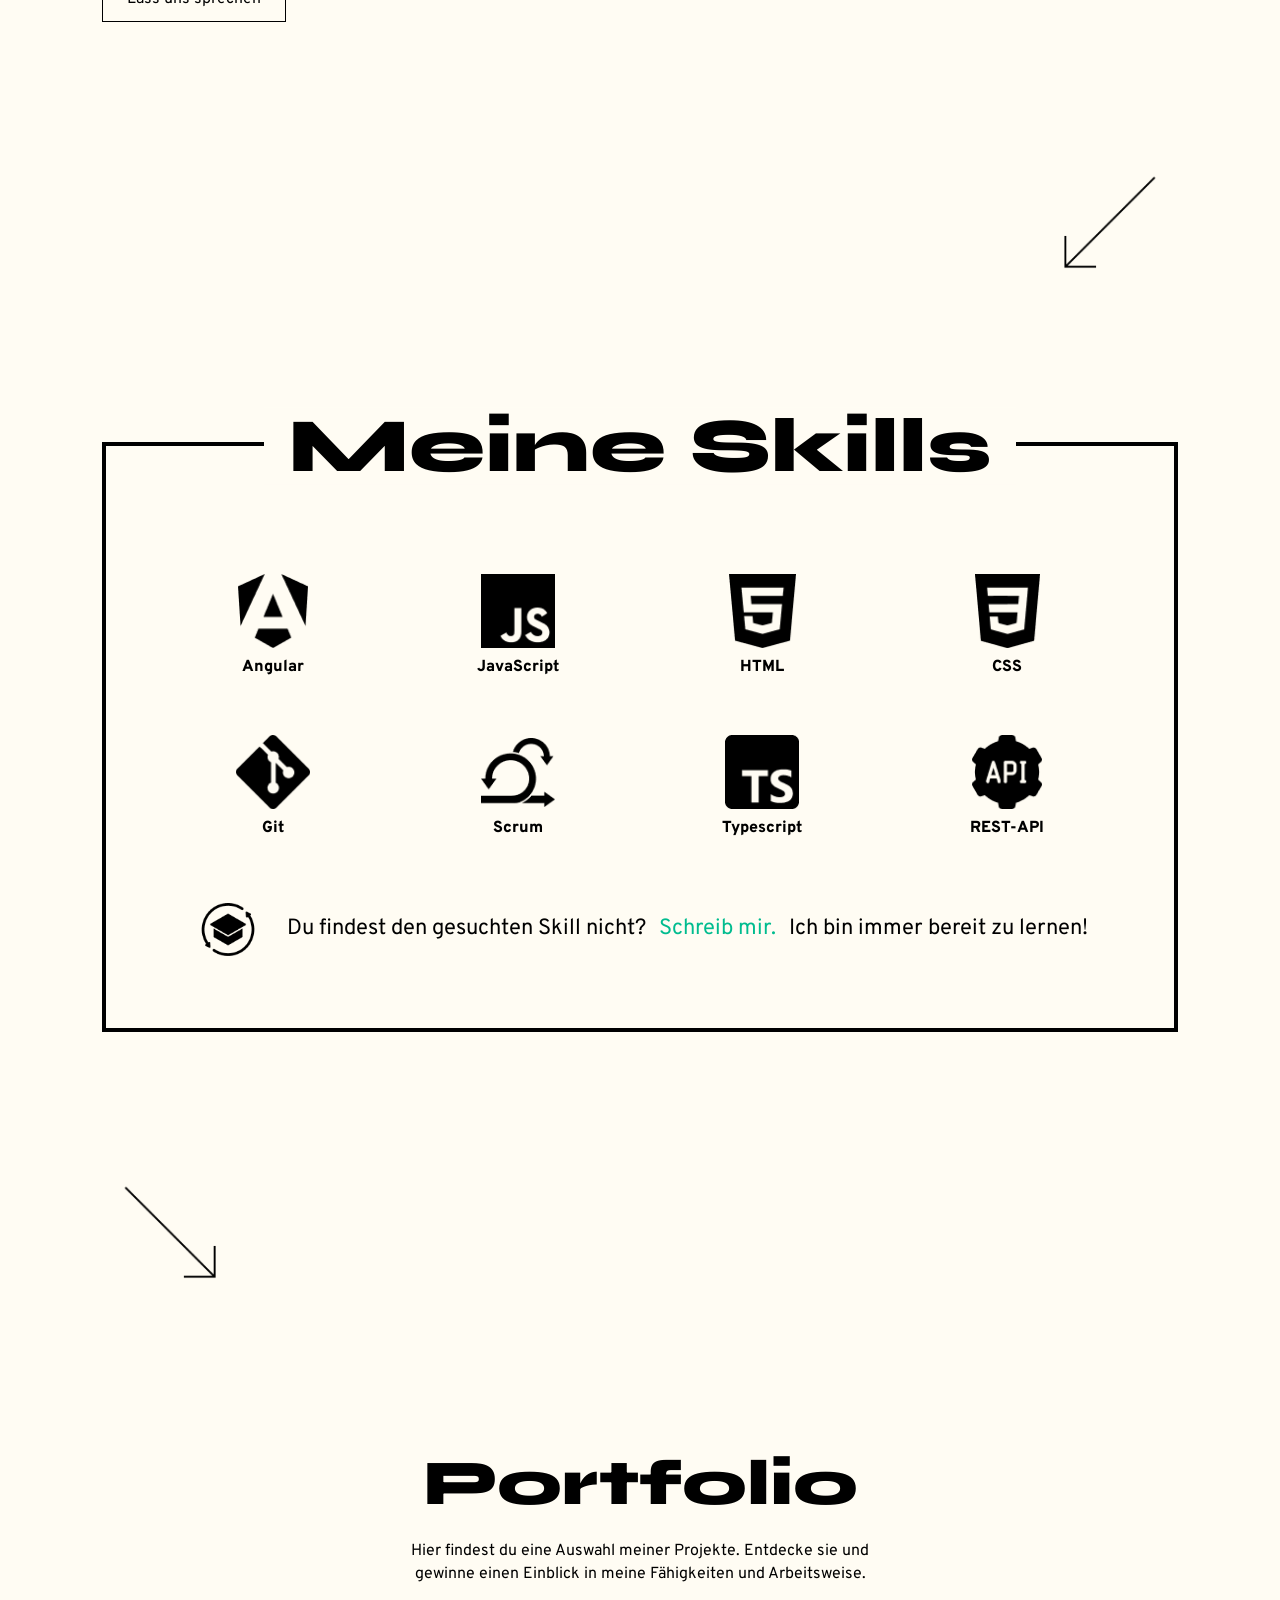
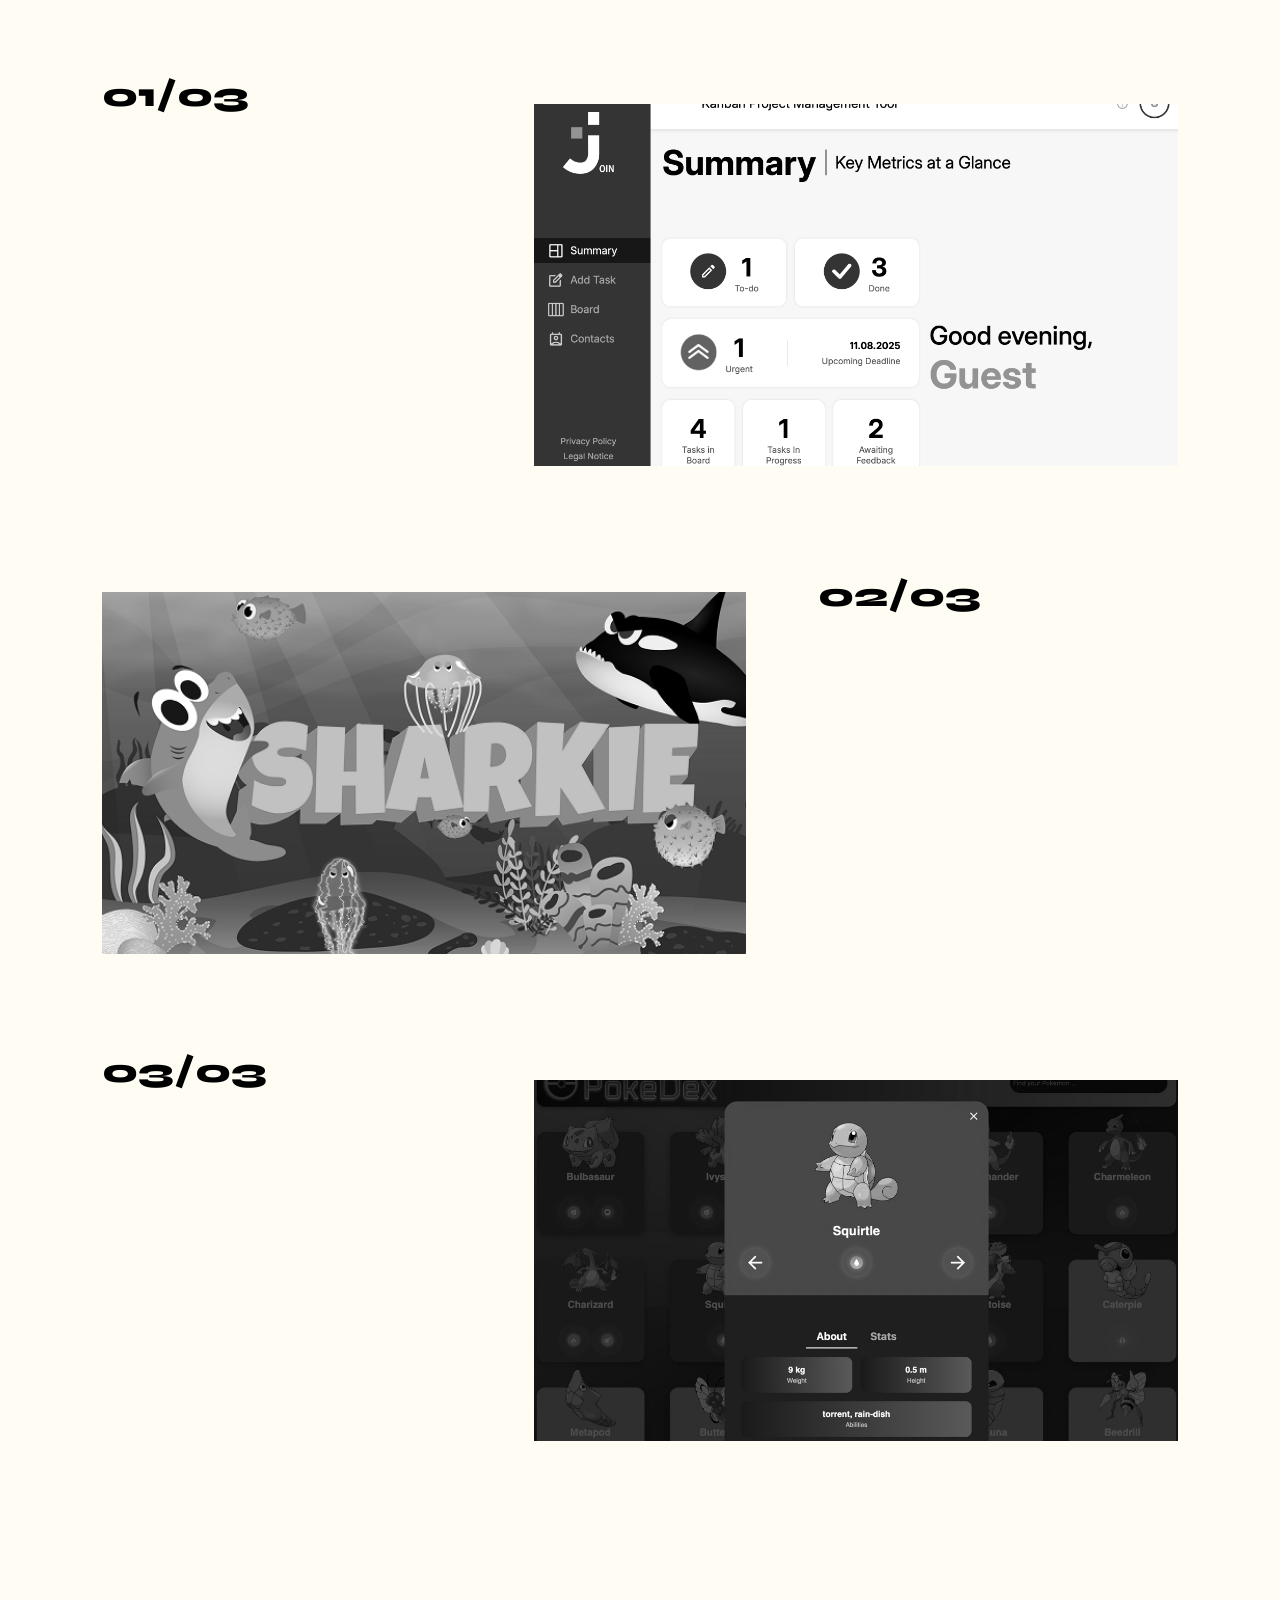
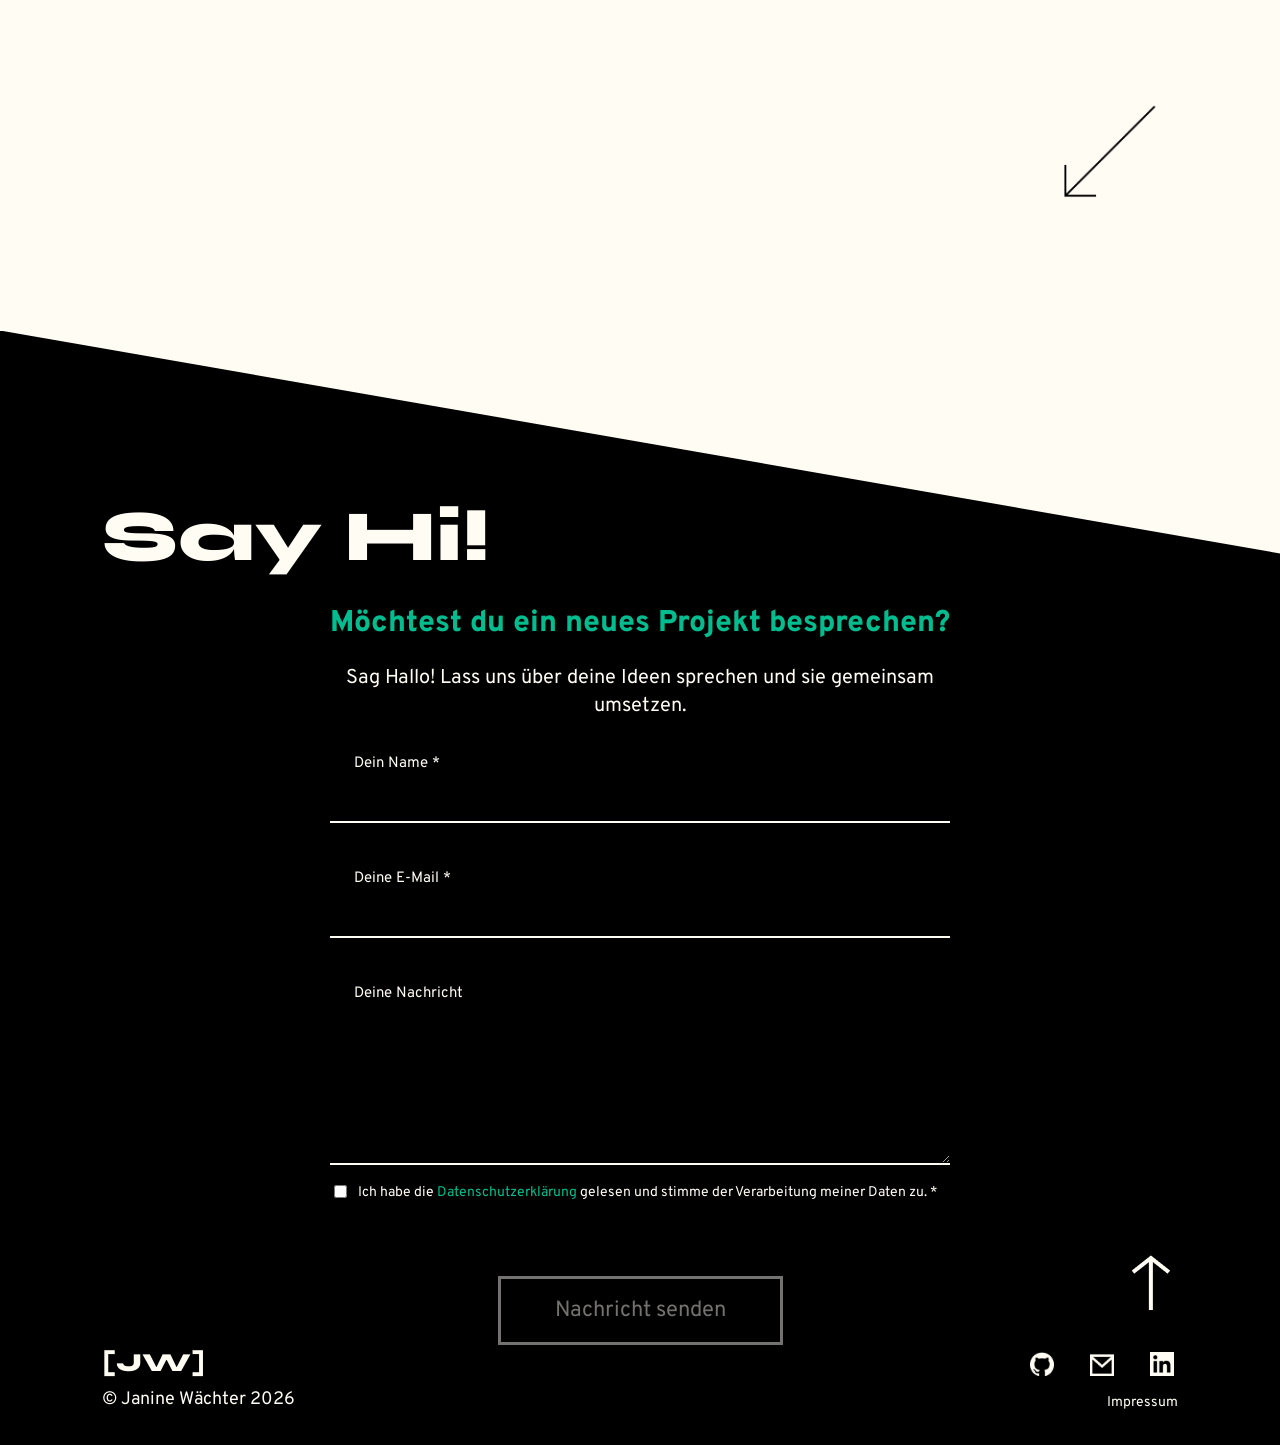
==== commit 3fe28f5e: "menu hover effekt" ====
--- a/index.html
+++ b/index.html
@@ -108,7 +108,7 @@
 
         <a class="scroll-down-link" href="#about-me">
             <img class="scroll-down-arrow-image" src="./assets/img/15. arrow.png" alt="Pfeil nach unten"/>
-            <span class="scroll-text">Scroll<br />Down</span>
+            <span class="scroll-text" data-i18n-html="scrollDownText">Scrollen</span>
           </a>
       </section>
 
--- a/style/style.css
+++ b/style/style.css
@@ -33,6 +33,7 @@
 
 html {
   scroll-behavior: smooth;
+  overflow-x: hidden;
 }
 
 body {
@@ -40,6 +41,7 @@
   background-color: var(--color-cream-background);
   color: var(--color-black);
   font-family: "Overpass", Arial, sans-serif;
+  overflow-x: hidden;
 }
 
 a {
@@ -178,7 +180,6 @@
   gap: 28px;
 }
 
-
 .menu-language-button {
   background-color: transparent;
   border: 0;
@@ -220,6 +221,7 @@
   font-weight: 800;
   gap: 38px;
   line-height: 0.95;
+  position: relative;
 }
 
 .menu-big-link::before {
@@ -228,7 +230,33 @@
   content: "";
   flex-shrink: 0;
   height: 58px;
+  transition: transform 180ms ease, border-color 120ms ease;
   width: 46px;
+}
+
+.menu-big-link::after {
+  background-color: var(--color-black);
+  bottom: -10px;
+  content: "";
+  height: 4px;
+  left: 84px;
+  position: absolute;
+  transform: scaleX(0);
+  transform-origin: left center;
+  transition: transform 260ms ease 120ms;
+  width: calc(100% - 200px);
+}
+
+.menu-big-link:hover::before {
+  border-bottom-width: 0;
+  border-left-width: 0;
+  height: 58px;
+  transform: translateY(58px);
+  width: 46px;
+}
+
+.menu-big-link:hover::after {
+  transform: scaleX(1);
 }
 
 .menu-contact-section {
@@ -297,9 +325,8 @@
   position: relative;
 }
 
-
 .side-email-link {
-  bottom: 8px;
+  bottom: 40px;
   left: 8%;
   position: absolute;
   right: auto;
@@ -345,15 +372,20 @@
 
 .hero-title-line {
   background-color: var(--color-black);
+  flex-shrink: 1;
   height: 2px;
+  min-width: 80px;
   width: 52%;
 }
 
 .hero-name-text {
   color: var(--color-green);
+  flex-shrink: 0;
   font-size: 48px;
   font-weight: 700;
+  line-height: 1;
   margin: 0;
+  white-space: nowrap;
 }
 
 .scroll-down-link {
@@ -395,7 +427,7 @@
 }
 
 .scroll-text {
-  font-size: 12px;
+  font-size: 16px;
   text-align: center;
 }
 
@@ -422,7 +454,7 @@
 .skills-title,
 .portfolio-title {
   transition: color 160ms ease;
-  cursor:default;
+  cursor: default;
 }
 
 .section-title:hover,
@@ -462,7 +494,8 @@
   display: inline-block;
   font-weight: 400;
   padding: 12px 24px;
-  transition: border-width 120ms ease, font-weight 120ms ease, transform 120ms ease;
+  transition: border-width 120ms ease, font-weight 120ms ease,
+    transform 120ms ease;
 }
 
 .small-button:hover {
@@ -472,7 +505,26 @@
 }
 
 .portrait-image-container {
+  position: relative;
   width: 100%;
+}
+
+.portrait-image-container::after {
+  border: 4px var(--color-green) solid;
+  content: "";
+  height: 100%;
+  left: -12px;
+  opacity: 0;
+  pointer-events: none;
+  position: absolute;
+  top: 16px;
+  transition: opacity 180ms ease;
+  width: 100%;
+  z-index: 2;
+}
+
+.portrait-image-container:hover::after {
+  opacity: 1;
 }
 
 .portrait-image {
@@ -552,11 +604,21 @@
 }
 
 @keyframes skill-icon-small-circle {
-  0% {transform: translate(0, 0);}
-  25% {transform: translate(5px, -5px);}
-  50% {transform: translate(0, -9px);}
-  75% {transform: translate(-5px, -5px);}
-  100% {transform: translate(0, 0);}
+  0% {
+    transform: translate(0, 0);
+  }
+  25% {
+    transform: translate(5px, -5px);
+  }
+  50% {
+    transform: translate(0, -9px);
+  }
+  75% {
+    transform: translate(-5px, -5px);
+  }
+  100% {
+    transform: translate(0, 0);
+  }
 }
 
 .skills-contact-container {
@@ -579,7 +641,6 @@
   animation: skill-icon-small-circle 520ms ease-in-out;
 }
 
-
 .skills-contact-text {
   font-size: 22px;
   line-height: 1.4;
@@ -590,7 +651,6 @@
   color: var(--color-green);
   margin: 0 8px;
 }
-
 
 /* ==================================================
    9. Portfolio
@@ -624,8 +684,13 @@
   align-items: center;
   display: grid;
   gap: 72px;
-  grid-template-columns: 360px minmax(420px, 720px);
+  grid-template-columns: 360px 1fr;
   margin-bottom: 80px;
+  width: 100%;
+}
+
+.portfolio-project-card-right {
+  grid-template-columns: 1fr 360px;
 }
 
 .portfolio-project-card:hover .portfolio-project-hover-info {
@@ -642,10 +707,6 @@
 .portfolio-image-wrapper:hover::after,
 .portfolio-project-card:hover .portfolio-image-wrapper::after {
   opacity: 1;
-}
-
-.portfolio-project-card-right {
-  grid-template-columns: minmax(420px, 720px) 360px;
 }
 
 .portfolio-project-card-right .portfolio-project-info-container {
@@ -837,7 +898,7 @@
   text-align: center;
 }
 
-.contact-footer-email{
+.contact-footer-email {
   display: none;
 }
 
@@ -945,7 +1006,6 @@
   right: 0;
 }
 
-
 .contact-scroll-top-link {
   bottom: 100px;
   color: var(--color-cream-background);
@@ -962,6 +1022,8 @@
   justify-content: space-between;
   left: 0;
   position: absolute;
+  right: 0;
+  transform: none;
   width: 100%;
 }
 
@@ -1016,9 +1078,13 @@
 
 .legal-header-container {
   align-items: center;
+  background-color: var(--color-cream-background);
   display: flex;
   justify-content: space-between;
   padding: 42px 8%;
+  position: sticky;
+  top: 0;
+  z-index: 50;
 }
 
 .legal-notice-page {
@@ -1081,14 +1147,20 @@
   color: var(--color-green);
 }
 
-
 .legal-page-footer {
   background-color: var(--color-black);
+  bottom: auto;
   clip-path: polygon(0 0, 100% 18%, 100% 100%, 0 100%);
   color: var(--color-cream-background);
+  left: auto;
+  margin: 0;
+  max-width: none;
   min-height: 210px;
-  padding: 78px 8% 34px;
+  padding: 78px max(8%, calc((100% - 1060px) / 2)) 34px;
   position: static;
+  right: auto;
+  transform: none;
+  width: 100%;
 }
 
 /* ==================================================
@@ -1096,55 +1168,39 @@
 ================================================== */
 
 .section-scroll-arrow {
+  cursor: pointer;
   display: block;
   height: 120px;
-  margin: 20px 8% 40px;
-  opacity: 0;
+  opacity: 1;
   pointer-events: auto;
   transition: opacity 180ms ease;
   width: 120px;
 }
 
 .section-scroll-arrow img {
-  height: 100%;
+  display: block;
+  height: 120px;
   object-fit: contain;
-  width: 100%;
+  transition: transform 180ms ease;
+  width: 120px;
 }
 
 .section-scroll-arrow-right {
-  margin-left: auto;
-  margin-right: 10%;
+  margin: 20px max(20px, calc((100% - 1060px) / 2)) 40px auto;
+  text-align: right;
 }
 
 .section-scroll-arrow-left {
-  margin-left: 8%;
-  margin-right: auto;
-}
-
-.section-scroll-arrow.section-scroll-arrow-is-visible {
-  opacity: 1;
-}
-
-.section-scroll-arrow-right.section-scroll-arrow-is-visible img {
-  animation: section-arrow-move-right 1.4s ease-in-out infinite;
-}
-
-.section-scroll-arrow-left.section-scroll-arrow-is-visible img {
-  animation: section-arrow-move-left 1.4s ease-in-out infinite;
-}
-
-@keyframes section-arrow-move-right {
-  0% {opacity: 0;transform: translate(-18px, -18px);}
-  30% {opacity: 1;}
-  70% {opacity: 1;transform: translate(12px, 12px);}
-  100% {opacity: 0;transform: translate(22px, 22px);}
-}
-
-@keyframes section-arrow-move-left {
-  0% {opacity: 0;transform: translate(18px, -18px);}
-  30% {opacity: 1;}
-  70% {opacity: 1;transform: translate(-12px, 12px);}
-  100% {opacity: 0;transform: translate(-22px, 22px);}
+  margin: 20px auto 40px max(20px, calc((100% - 1060px) / 2));
+  text-align: left;
+}
+
+.section-scroll-arrow-right img {
+  transform-origin: right center;
+}
+
+.section-scroll-arrow-left img {
+  transform-origin: left center;
 }
 
 /* ==================================================
@@ -1152,25 +1208,19 @@
 ================================================== */
 @media (max-width: 1244px) {
 
-  .header-language-button {
-    font-size: 24px;
-  }
-
   .portfolio-hover-arrow {
     height: 78px;
     width: 78px;
   }
-
 }
 
 @media (max-width: 1053px) {
-
-  .hero-name-text{
+  .hero-name-text {
     font-size: 32px;
   }
 
   .menu-big-link {
-    font-size: 48px
+    font-size: 48px;
   }
 
   .menu-big-link::before {
@@ -1178,40 +1228,72 @@
     width: 44px;
   }
 
-  .logo-link{
+  .logo-link {
     font-size: 32px;
   }
 
-  .burger-menu-icon{
+  .burger-menu-icon {
     height: 32px;
     width: 32px;
   }
 
-  .section-title{
+  .section-title {
     font-size: 62px;
   }
 
-  .skills-title{
+  .skills-title {
     font-size: 62px;
   }
 
-  .portfolio-title{
+  .portfolio-title {
     font-size: 62px;
   }
 
-  .portfolio-project-card{
+  .portfolio-project-card {
     gap: 32px;
   }
-
-}
-
-@media (max-width: 950px) {
-  .menu-links-container {
-      margin: 200px auto 0;
-  }
-}
-
-@media (max-width: 900px) {
+}
+
+@media (max-width: 1024px) {
+  .hero-text-container {
+    align-items: center;
+    display: flex;
+    flex-direction: column;
+    text-align: center;
+    width: 100%;
+  }
+
+  .hero-main-title {
+    text-align: center;
+    font-size: 72px;
+  }
+
+  .hero-line-and-name-container {
+    align-items: center;
+    display: flex;
+    flex-direction: row;
+    gap: 10px;
+    justify-content: center;
+    margin-top: 4px;
+    max-width: 100%;
+    width: 100%;
+  }
+  
+  .hero-title-line {
+    flex: 0 1 260px;
+    max-width: 52%;
+    min-width: 150px;
+    width: auto;
+  }
+  
+  .hero-name-text {
+    flex: 0 0 auto;
+    font-size: clamp(20px, 5vw, 32px);
+    line-height: 1;
+    margin: 0;
+    white-space: nowrap;
+  }
+
   .portfolio-project-card,
   .portfolio-project-card-right {
     display: flex;
@@ -1256,8 +1338,7 @@
   }
 
   .portfolio-hover-arrow {
-    height: 64px;
-    width: 64px;
+    display: none;
   }
 
   .contact-section {
@@ -1284,7 +1365,6 @@
     bottom: 120px;
     right: 20px;
   }
-
 }
 
 @media (max-width: 820px) {
@@ -1331,22 +1411,6 @@
     padding-right: 20px;
   }
 
-  .hero-line-and-name-container {
-    align-items: flex-start;
-    flex-direction: column;
-    gap: 14px;
-  }
-
-  .hero-title-line {
-    width: 70%;
-  }
-
-  .hero-name-text {
-    margin-left: 0;
-    margin-top: 0;
-    font-size: 24px;
-  }
-
   .about-me-section {
     grid-template-columns: 1fr;
   }
@@ -1373,7 +1437,6 @@
   }
 
   .menu-big-link {
-    font-size: clamp(38px, 12vw, 62px);
     gap: 22px;
   }
 
@@ -1406,21 +1469,22 @@
     text-align: center;
   }
 
-  .portfolio-title{
+  .portfolio-title {
     font-size: 48px;
   }
 
-  .contact-section{
+  .contact-section {
     clip-path: polygon(0 0, 100% 10%, 100% 100%, 0 100%);
+    width: 100%;
   }
 
   .contact-input:-webkit-autofill,
   .contact-input:-webkit-autofill:hover,
   .contact-input:-webkit-autofill:focus {
-  -webkit-text-fill-color: var(--color-cream-background);
-  -webkit-box-shadow: 0 0 0 1000px var(--color-black) inset;
-  box-shadow: 0 0 0 1000px var(--color-black) inset;
-  caret-color: var(--color-cream-background);
+    -webkit-text-fill-color: var(--color-cream-background);
+    -webkit-box-shadow: 0 0 0 1000px var(--color-black) inset;
+    box-shadow: 0 0 0 1000px var(--color-black) inset;
+    caret-color: var(--color-cream-background);
   }
 
   .contact-footer-container {
@@ -1432,39 +1496,69 @@
     position: static;
     text-align: center;
     width: 100%;
-}
-
-.portfolio-project-card.portfolio-project-is-visible .portfolio-project-hover-info {
-  opacity: 1;
-  pointer-events: auto;
-  transform: translateX(0);
-}
-
-.portfolio-project-card.portfolio-project-is-visible .portfolio-project-image {
-  filter: grayscale(0%);
-}
-
-.portfolio-project-card.portfolio-project-is-visible .portfolio-image-wrapper::after {
-  opacity: 1;
-}
-
-.portfolio-project-card.portfolio-project-is-visible .portfolio-hover-arrow {
-  opacity: 1;
-  transform: translate(-50%, -50%) rotate(-100deg);
-}
-
-.portfolio-project-card-right.portfolio-project-is-visible .portfolio-hover-arrow {
-  transform: translate(50%, -50%) rotate(20deg);
-}
-.section-scroll-arrow {
-  height: 90px;
-  margin-top: 10px;
-  margin-bottom: 28px;
-  width: 90px;
-}
+  }
+
+  .portfolio-project-card.portfolio-project-is-visible
+    .portfolio-project-hover-info {
+    opacity: 1;
+    pointer-events: auto;
+    transform: translateX(0);
+  }
+
+  .portfolio-project-card.portfolio-project-is-visible
+    .portfolio-project-image {
+    filter: grayscale(0%);
+  }
+
+  .portfolio-project-card.portfolio-project-is-visible
+    .portfolio-image-wrapper::after {
+    opacity: 1;
+  }
+
+  .portfolio-project-card.portfolio-project-is-visible .portfolio-hover-arrow {
+    opacity: 1;
+    transform: translate(-50%, -50%) rotate(-100deg);
+  }
+
+  .portfolio-project-card-right.portfolio-project-is-visible
+    .portfolio-hover-arrow {
+    transform: translate(50%, -50%) rotate(20deg);
+  }
+  .section-scroll-arrow {
+    height: 96px;
+    width: 96px;
+  }
+
+  .section-scroll-arrow img {
+    height: 96px;
+    width: 96px;
+  }
+}
+
+@media (max-width: 620px){
+  .hero-main-title {
+    text-align: center;
+    font-size: 60px;
+  }
 }
 
 @media (max-width: 540px) {
+  .hero-line-and-name-container {
+    gap: 8px;
+    margin-top: 2px;
+  }
+  
+  .hero-title-line {
+    flex: 1 1 auto;
+    max-width: 58%;
+    min-width: 145px;
+  }
+  
+  .hero-name-text {
+    font-size: clamp(18px, 5.4vw, 24px);
+    white-space: nowrap;
+  }
+  
   .menu-overlay {
     height: 100dvh;
     min-height: 100dvh;
@@ -1504,14 +1598,19 @@
   }
 
   .portfolio-hover-arrow {
-    height: 48px;
-    width: 48px;
+    display: none;
   }
 
   .section-scroll-arrow {
-    height: 70px;
-    width: 70px;
-  }
+    height: 76px;
+    width: 76px;
+  }
+
+  .section-scroll-arrow img {
+    height: 76px;
+    width: 76px;
+  }
+
 
   .section-title {
     font-size: 32px;
@@ -1526,7 +1625,7 @@
   }
 
   .menu-big-link {
-    font-size: 28px;
+    font-size: 32px;
   }
 
   .menu-contact-title {
@@ -1577,6 +1676,7 @@
 
   .contact-section {
     clip-path: polygon(0 0, 100% 10%, 100% 100%, 0 100%);
+    width: 100%;
   }
 
   .contact-footer-right {
@@ -1628,7 +1728,7 @@
     order: 2;
   }
 
-    .hero-section {
+  .hero-section {
     min-height: 100vh;
     min-height: 100dvh;
     padding: 20px 20px 96px;
@@ -1646,55 +1746,76 @@
 
   .contact-scroll-top-icon {
     display: none;
-}
-
-.policy-privacy-main-title {
-  font-size: clamp(34px, 11vw, 34px);
-  margin: 32px 0 48px;
-}
-
-.mobile-title-break {
-  display: inline;
-}
+  }
+
+  .policy-privacy-main-title {
+    font-size: clamp(34px, 11vw, 34px);
+    margin: 32px 0 48px;
+  }
+
+  .mobile-title-break {
+    display: inline;
+  }
+
+  .hero-main-title {
+    text-align: center;
+    font-size: 42px;
+  }
 }
 
 @media (max-width: 398px) {
-
-  .hero-main-title {
+  .hero-line-and-name-container {
+    gap: 6px;
+  }
+  
+  .hero-title-line {
+    max-width: 42%;
+    min-width: 120px;
+  }
+  
+  .hero-title-line {
+    max-width: 42%;
+    min-width: 90px;
+  }
+
+  .hero-name-text {
+    font-size: 18px;
+    white-space: nowrap;
+  }
+
+  .policy-privacy-main-title {
+    font-size: clamp(24px, 7vw, 24px);
+    margin: 32px 0 48px;
+  }
+
+  .side-email-link {
+    font-size: 12px;
+  }
+
+  .skills-title {
     font-size: 28px;
-}
-
-.policy-privacy-main-title {
-  font-size: clamp(24px, 7vw, 24px);
-  margin: 32px 0 48px;
-}
-
-.side-email-link{
-  font-size: 12px
-}
-
-.skills-title {
-  font-size: 28px;
-  padding: 0 14px;
-}
-
-.portfolio-hover-arrow {
-  height: 32px;
-  width: 32px;
-}
-
-.contact-question-title {
-  font-size: 28px;
-}
-
-.contact-main-title {
-  font-size: 32px;
-}
-
-.contact-submit-button {
-  font-size: 20px;
-}
-
+    padding: 0 14px;
+  }
+
+  .portfolio-hover-arrow {
+    display: none;
+  }
+
+  .contact-question-title {
+    font-size: 28px;
+  }
+
+  .contact-main-title {
+    font-size: 32px;
+  }
+
+  .contact-submit-button {
+    font-size: 20px;
+  }
+
+  .menu-big-link{
+    font-size: 24px;
+  }
 }
 
 @media (min-width: 1440px) {
@@ -1712,6 +1833,7 @@
   .header-container {
     left: 50%;
     transform: translateX(-50%);
+    padding: 32px 1%;
   }
 
   .hero-section {
@@ -1720,23 +1842,107 @@
 
   .hero-text-container {
     max-width: 980px;
-    margin-left: calc(auto);
+    margin-left: auto;
     margin-right: auto;
-    transform: translateX(-24px);
-  }
-
-  .side-email-link {
-    bottom: 8px;
-    left: 8%;
-    top: auto;
-    font-size: 24px;
+    transform: none;
   }
 
   .scroll-down-link {
-    right: calc(50% - 520px)
-  }
-}
-
+    right: calc(50% - 620px);
+  }
+
+  .about-me-section {
+    padding: 120px 2%;
+  }
+
+  .skills-section {
+    padding: 120px 2%;
+  }
+
+  .portfolio-section {
+    padding: 120px 2%;
+}
+
+.scroll-down-arrow-image {
+  height: 200px;
+  width: 200px;
+}
+
+.scroll-text {
+  font-size: 28px;
+}
+
+  .legal-header-container {
+    max-width: 1440px;
+    margin-left: auto;
+    margin-right: auto;
+  }
+
+  .legal-notice-content {
+    max-width: 1440px;
+    margin-left: auto;
+    margin-right: auto;
+  }
+
+  .contact-section {
+    max-width: none;
+    margin-left: 0;
+    margin-right: 0;
+  }
+
+  .contact-content-container {
+    max-width: 1440px;
+    margin-left: auto;
+    margin-right: auto;
+  }
+
+  .contact-section .contact-footer-container {
+    left: 0;
+    right: 0;
+    max-width: none;
+    transform: none;
+    width: 100%;
+  }
+
+  .legal-page-footer {
+    max-width: none;
+    margin-left: 0;
+    margin-right: 0;
+    padding-left: max(8%, calc((100% - 1440px) / 2));
+    padding-right: max(8%, calc((100% - 1440px) / 2));
+  }
+
+  .menu-overlay {
+    left: 50%;
+    max-width: 1440px;
+    transform: translate(-50%, 100%);
+    width: 100%;
+  }
+
+  .menu-overlay.menu-is-open {
+    transform: translate(-50%, 0);
+  }
+
+  .menu-header-container,
+  .menu-links-container {
+    max-width: 1440px;
+    margin-left: auto;
+    margin-right: auto;
+  }
+
+  .logo-link {
+    font-size: 32px;
+  }
+
+  .header-language-button {
+    font-size: 28px;
+  }
+
+  .burger-menu-icon {
+    height: 32px;
+    width: 32px;
+  }
+}
 
 @media (min-width: 1920px) {
   .normal-text {
@@ -1763,4 +1969,9 @@
   .portfolio-intro-text {
     font-size: 20px;
   }
-}
+
+  .header-container {
+    left: 50%;
+    transform: translateX(-50%);
+  }
+}
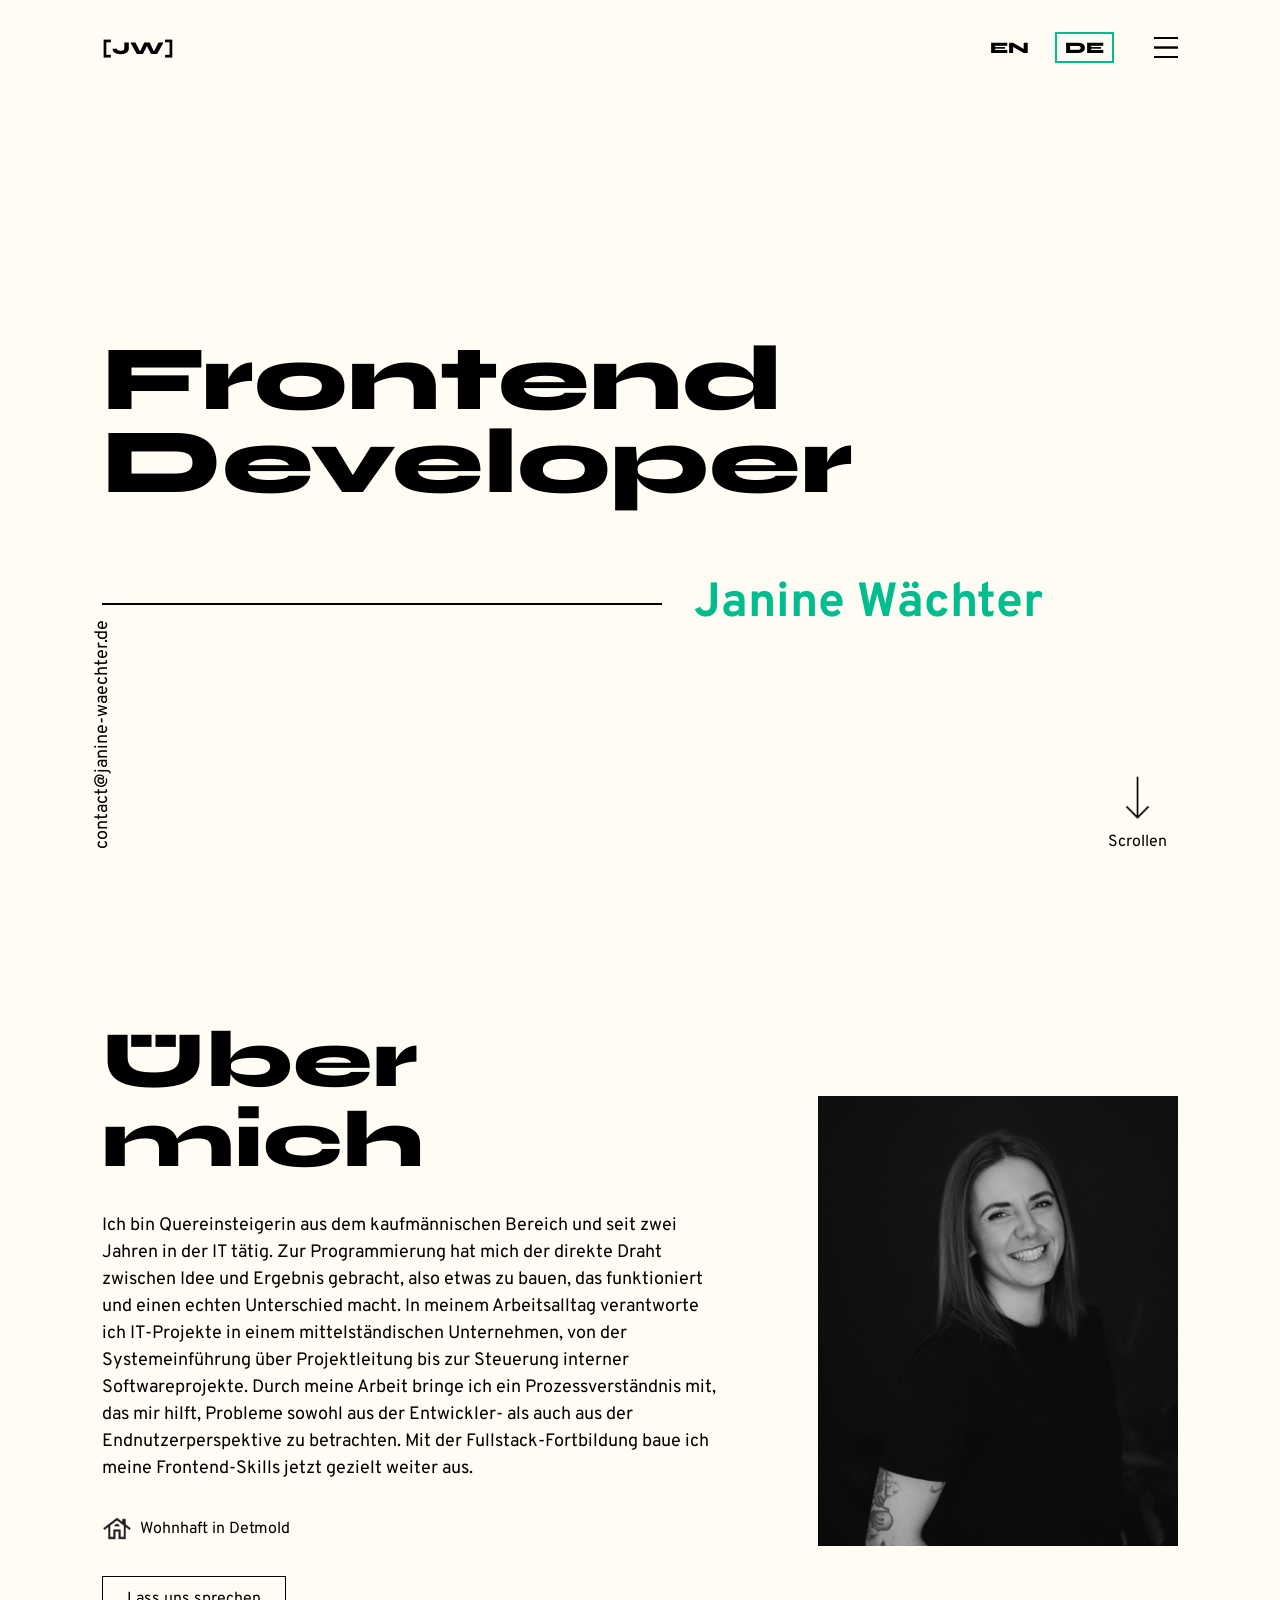
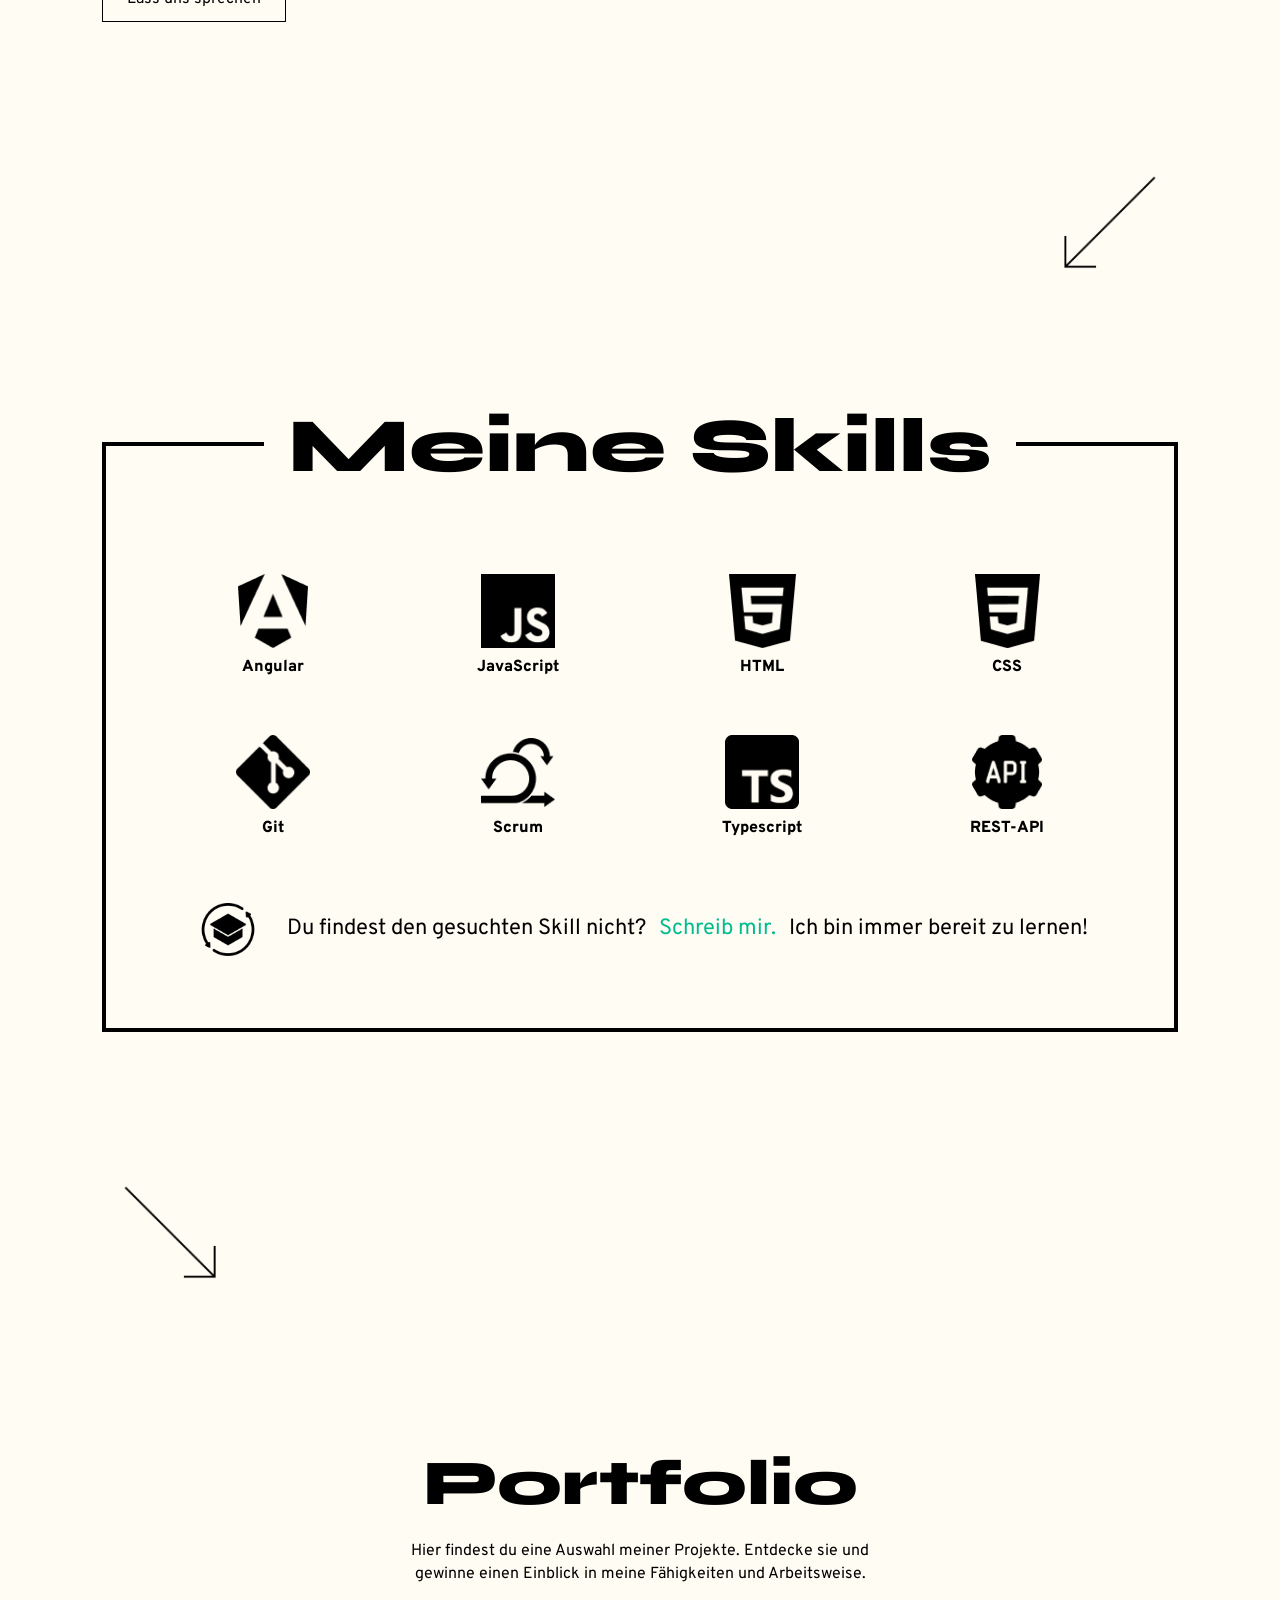
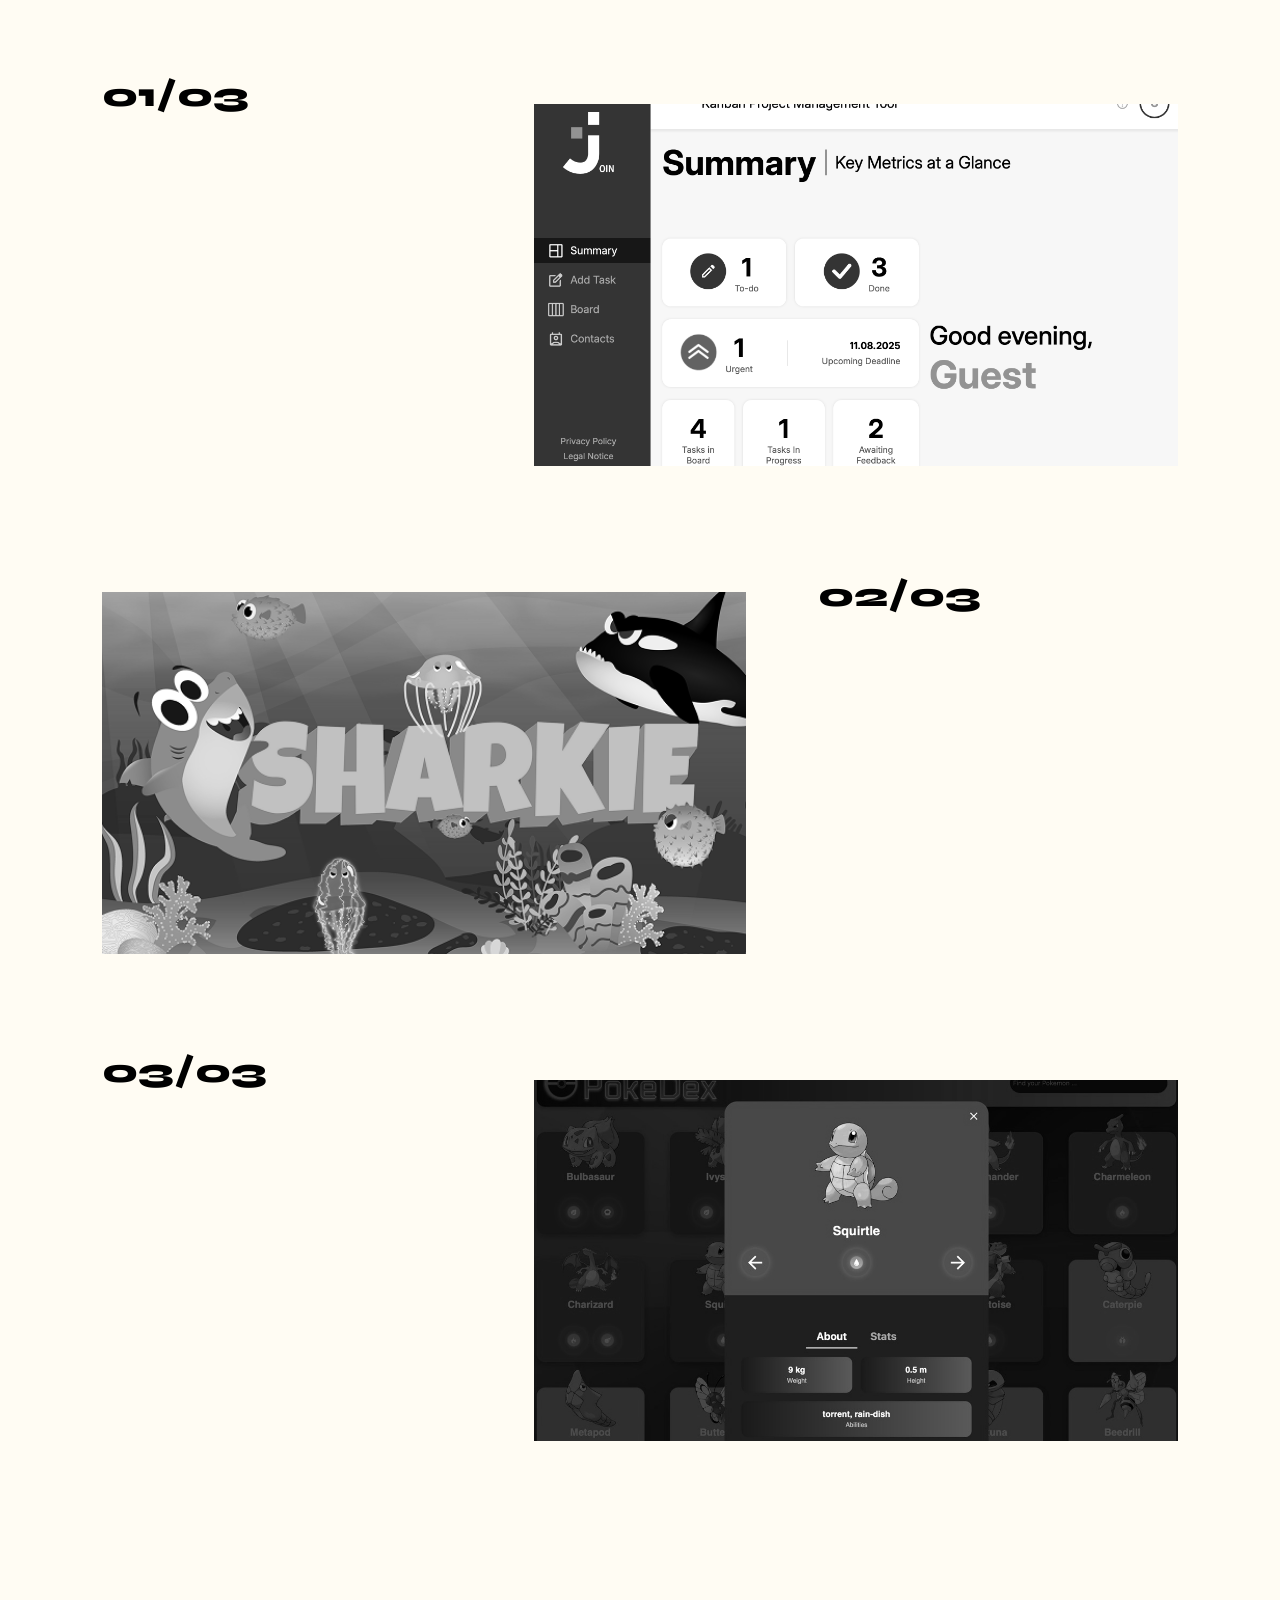
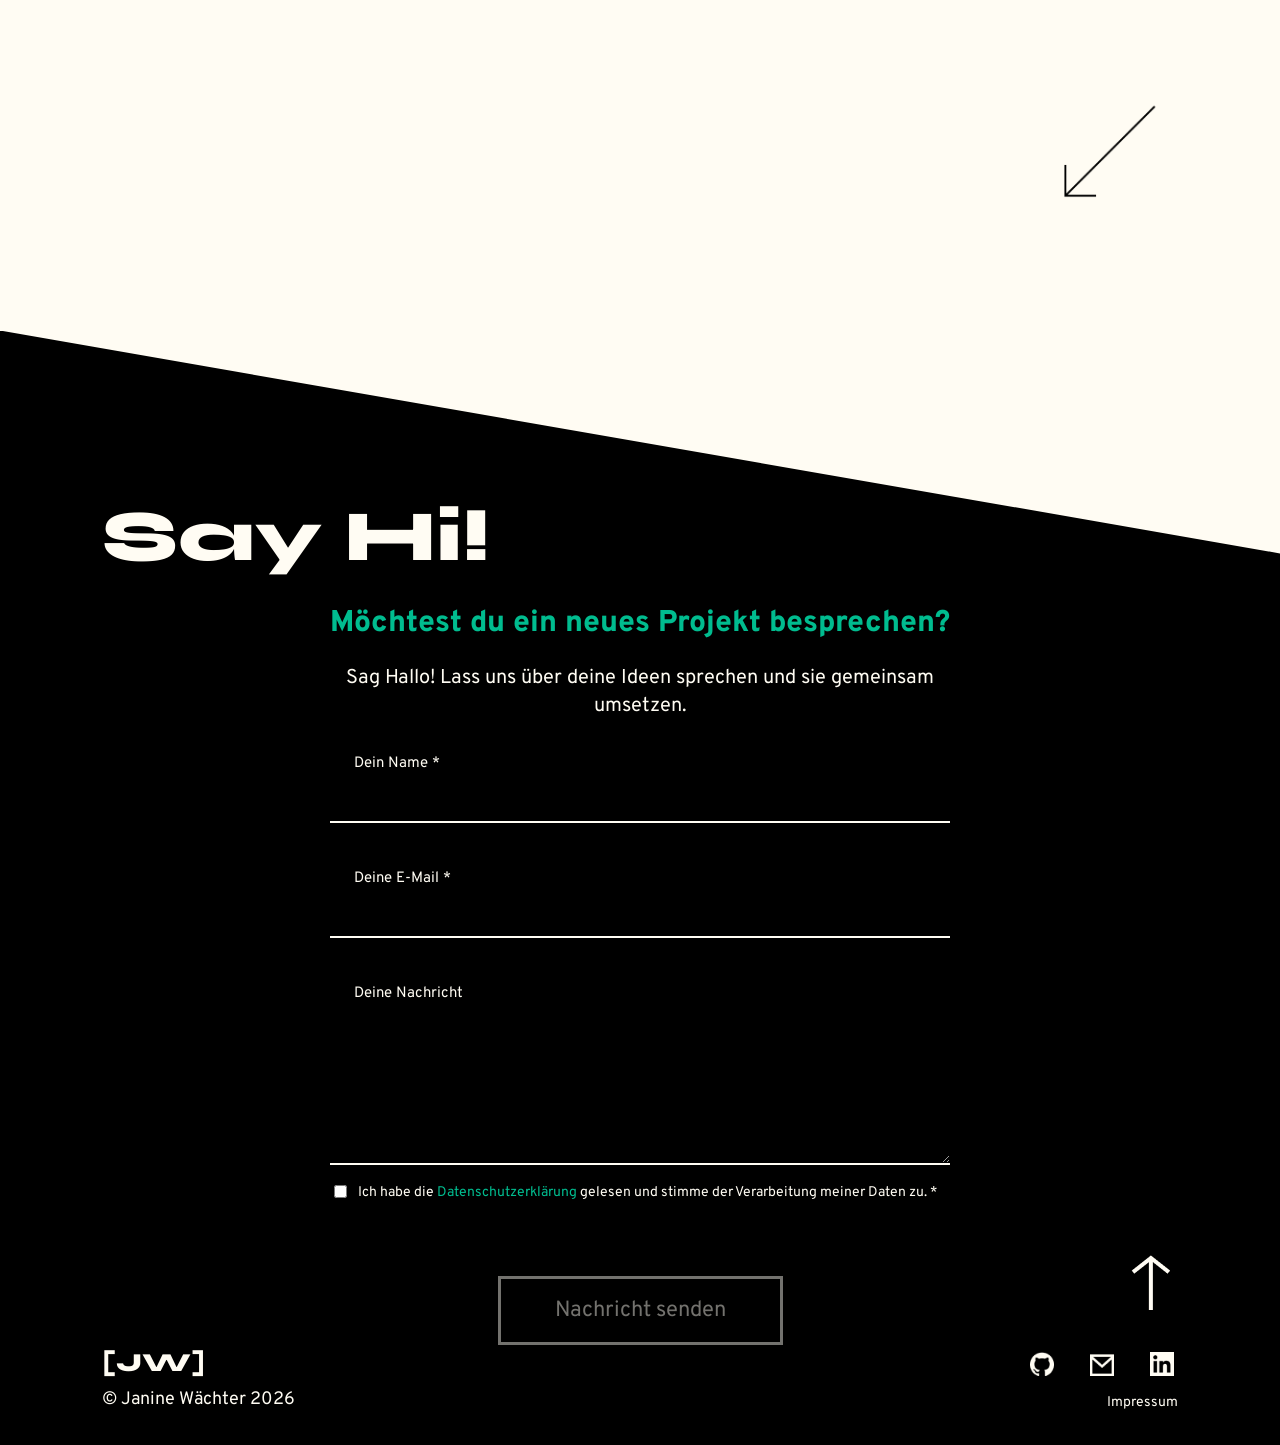
==== commit af45fee9: "data aos" ====
--- a/index.html
+++ b/index.html
@@ -6,6 +6,7 @@
     <title>Janine Wächter | Frontend Developer</title>
     <link rel="stylesheet" href="./style/style.css"/>
     <link rel="icon" href="./assets/img/favicon.png" type="image/x-icon" />
+    <link rel="stylesheet" href="https://unpkg.com/aos@next/dist/aos.css" />
   </head>
 
   <body>
@@ -113,7 +114,7 @@
       </section>
 
       <section class="about-me-section" id="about-me">
-        <div class="about-me-text-container">
+        <div class="about-me-text-container" data-aos="fade-up">
           <h2 class="section-title" data-i18n="aboutTitle">Über mich</h2>
 
           <p class="normal-text" data-i18n="aboutText">
@@ -135,7 +136,7 @@
           <a class="small-button" href="#contact" data-i18n="aboutButton">Lass uns sprechen</a>
         </div>
 
-        <div class="portrait-image-container">
+        <div class="portrait-image-container" data-aos="fade-up">
           <img
             class="portrait-image"
             src="./assets/img/1C9A1711_resized.jpg"
@@ -148,7 +149,7 @@
       </a>
       <section class="skills-section" id="skills">
       
-        <div class="skills-box">
+        <div class="skills-box" data-aos="fade-up">
           <h2 class="skills-title" data-i18n="skillsTitle">Meine Skills</h2>
       
           <div class="skills-icons-container">
@@ -210,14 +211,14 @@
     </main>
 
     <section class="portfolio-section" id="portfolio">
-      <div class="portfolio-headline-container">
+      <div class="portfolio-headline-container" data-aos="fade-up">
         <h2 class="portfolio-title" data-i18n="portfolioTitle">Portfolio</h2>
         <p class="portfolio-intro-text" data-i18n="portfolioIntro">
           Hier findest du eine Auswahl meiner Projekte. Entdecke sie und gewinne einen Einblick in meine Fähigkeiten und Arbeitsweise.
         </p>
       </div>
     
-      <article class="portfolio-project-card">
+      <article class="portfolio-project-card" data-aos="fade-up">
         <div class="portfolio-project-info-container">
           <p class="portfolio-project-number">01/03</p>
       
@@ -249,7 +250,7 @@
         </div>
       </article>
     
-      <article class="portfolio-project-card portfolio-project-card-right">
+      <article class="portfolio-project-card portfolio-project-card-right" data-aos="fade-up">
         <div class="portfolio-project-info-container">
           <p class="portfolio-project-number">02/03</p>
       
@@ -281,7 +282,7 @@
         </div>
       </article>
       
-      <article class="portfolio-project-card">
+      <article class="portfolio-project-card" data-aos="fade-up">
         <div class="portfolio-project-info-container">
           <p class="portfolio-project-number">03/03</p>
       
@@ -317,7 +318,7 @@
       <img src="./assets/img/arrowleft.png" alt="" />
     </a>
 
-    <section class="contact-section" id="contact">
+    <section class="contact-section" id="contact" data-aos="fade-up">
       <img
         class="contact-arrow-top"
         src="./assets/img/7. arrow-up.png"
@@ -438,6 +439,7 @@
         </footer>
       </div>
     </section>
+    <script src="https://unpkg.com/aos@next/dist/aos.js"></script>
     <script src="./scripts/translation.js"></script>
     <script src="script.js"></script>
   </body>
--- a/style/style.css
+++ b/style/style.css
@@ -214,13 +214,12 @@
 }
 
 .menu-big-link {
-  align-items: center;
-  display: flex;
+  display: block;
   font-family: "Syne", Arial, sans-serif;
   font-size: 48px;
   font-weight: 800;
-  gap: 38px;
   line-height: 0.95;
+  padding-left: 84px;
   position: relative;
 }
 
@@ -228,9 +227,12 @@
   border-bottom: 4px solid var(--color-black);
   border-left: 4px solid var(--color-black);
   content: "";
-  flex-shrink: 0;
   height: 58px;
-  transition: transform 180ms ease, border-color 120ms ease;
+  left: 0;
+  position: absolute;
+  top: 50%;
+  transform: translateY(-50%);
+  transition: border-color 160ms ease, opacity 160ms ease;
   width: 46px;
 }
 
@@ -243,16 +245,13 @@
   position: absolute;
   transform: scaleX(0);
   transform-origin: left center;
-  transition: transform 260ms ease 120ms;
+  transition: transform 260ms ease 80ms;
   width: calc(100% - 200px);
 }
 
 .menu-big-link:hover::before {
-  border-bottom-width: 0;
-  border-left-width: 0;
-  height: 58px;
-  transform: translateY(58px);
-  width: 46px;
+  border-color: transparent;
+  opacity: 0;
 }
 
 .menu-big-link:hover::after {
@@ -1437,14 +1436,19 @@
   }
 
   .menu-big-link {
-    gap: 22px;
-  }
-
+    padding-left: 56px;
+  }
+  
   .menu-big-link::before {
     border-bottom-width: 3px;
     border-left-width: 3px;
     height: 44px;
     width: 34px;
+  }
+  
+  .menu-big-link::after {
+    left: 56px;
+    width: calc(100% - 56px);
   }
 
   .menu-social-links-container {
@@ -1945,6 +1949,10 @@
 }
 
 @media (min-width: 1920px) {
+  .menu-big-link::after {
+    width: 520px;
+  }
+  
   .normal-text {
     font-size: 24px;
   }
